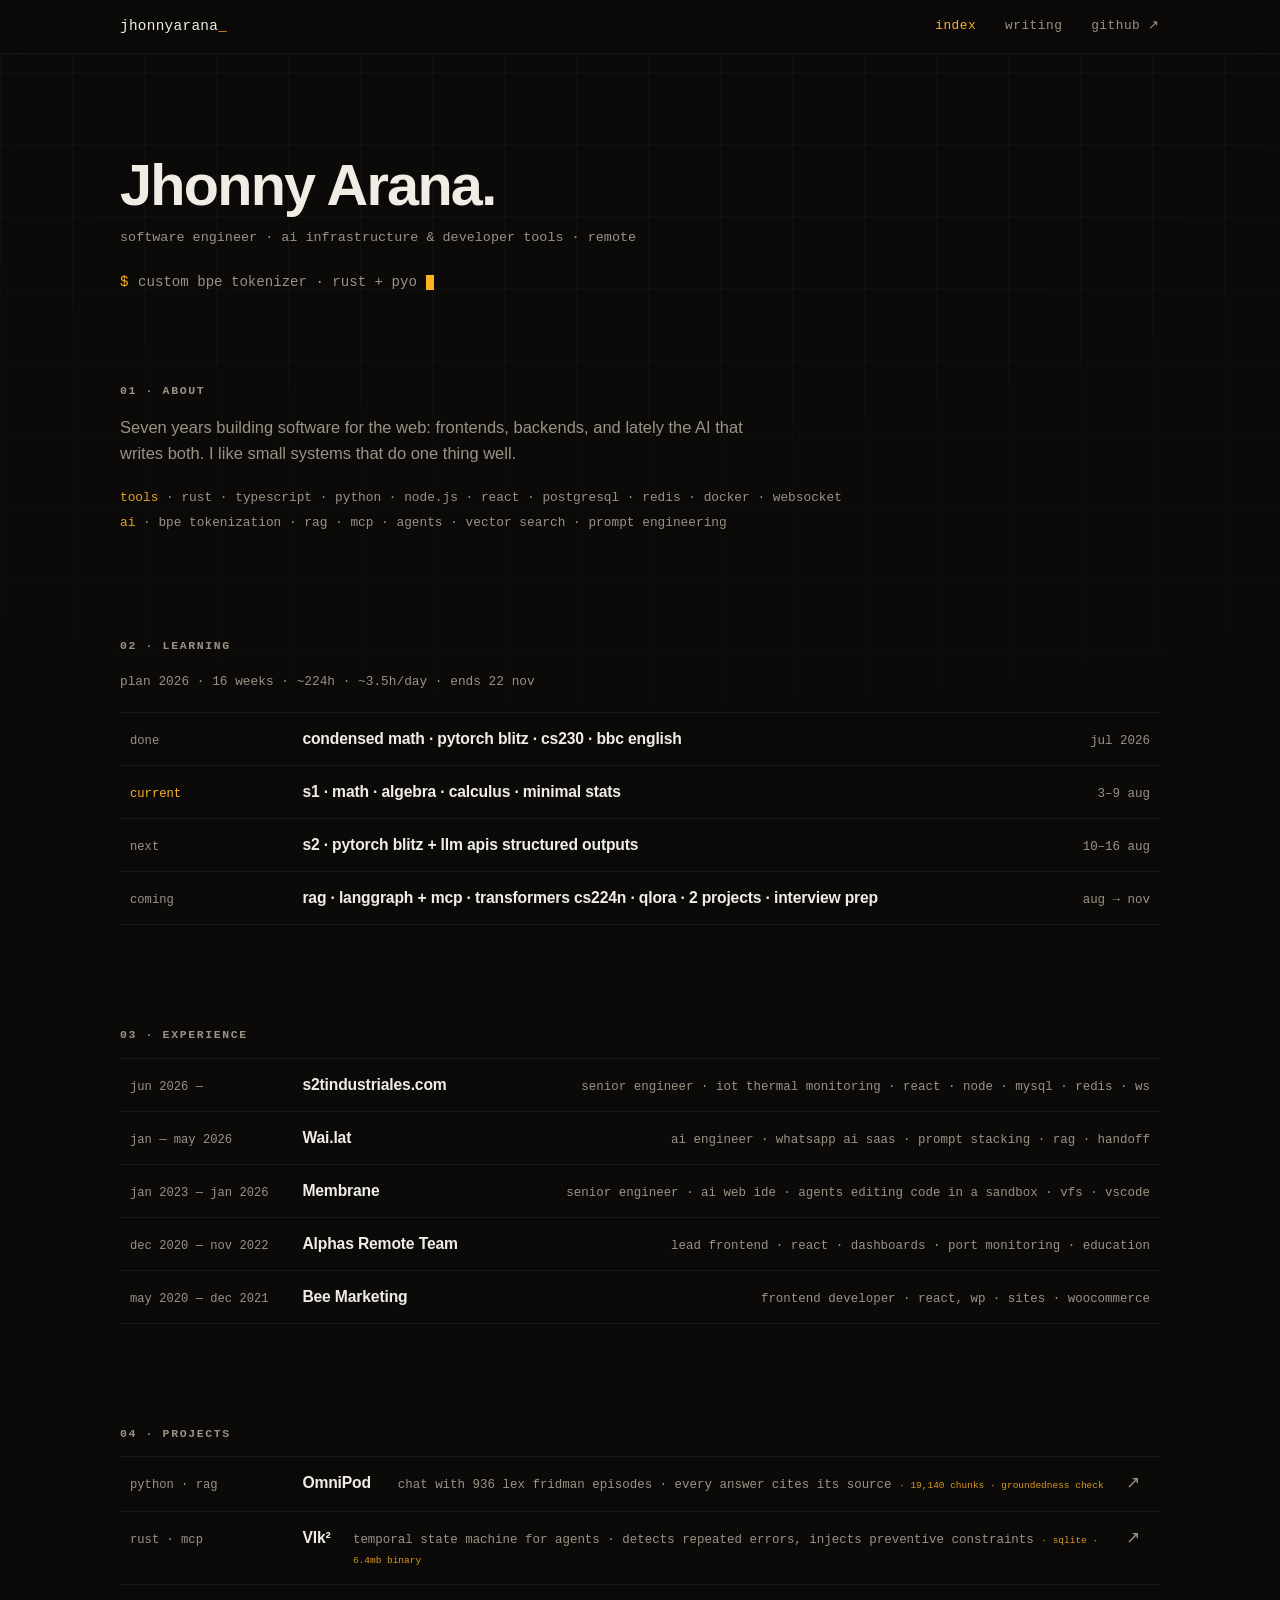
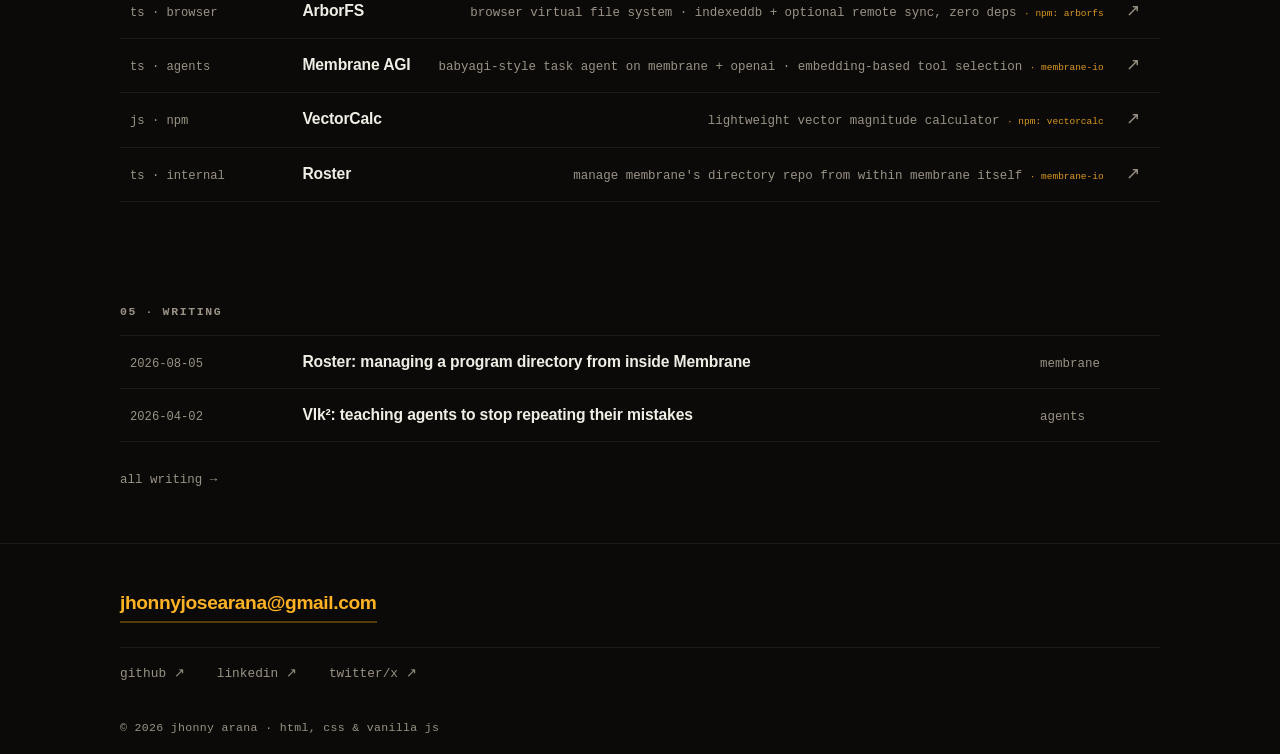
==== index.html @ 9f211d36 "prod" ====
<!doctype html>
<html lang="en" class="no-js">
  <head>
    <meta charset="utf-8">
    <meta name="viewport" content="width=device-width, initial-scale=1">
    <title>jhonny arana — software engineer</title>
    <meta name="description" content="Jhonny Arana — software engineer working on AI infrastructure and developer tools. Rust, TypeScript, Python, LLMs.">
    <link rel="icon" href="data:image/svg+xml,%3Csvg xmlns='http://www.w3.org/2000/svg' viewBox='0 0 32 32'%3E%3Crect width='32' height='32' rx='6' fill='%230b0a08'/%3E%3Crect x='8' y='8' width='16' height='16' fill='%23ffb224'/%3E%3C/svg%3E">
    <link rel="stylesheet" href="css/style.css">
  </head>
  <body>
    <header class="site-head">
      <div class="wrap nav">
        <a class="logo" href="index.html">jhonnyarana</a>
        <nav class="nav-links" aria-label="primary">
          <a href="index.html" aria-current="page">index</a>
          <a href="blog.html">writing</a>
          <a href="https://github.com/aranajhonny" target="_blank" rel="noopener">github ↗</a>
        </nav>
      </div>
    </header>

    <main>
      <section class="hero wrap">
        <h1 class="hero-title reveal">Jhonny Arana.</h1>
        <p class="hero-role mono reveal" style="--d:.05s">software engineer · ai infrastructure &amp; developer tools · remote</p>
        <p class="hero-type mono reveal" style="--d:.1s">
          <span class="ps">$</span><span id="type"></span><span class="cursor" aria-hidden="true"></span>
        </p>
      </section>

      <section class="wrap sec" id="about">
        <h2 class="eyebrow reveal" style="margin-bottom:16px">01 · about</h2>
        <p class="about-line reveal">Seven years building software for the web: frontends, backends, and lately the AI that writes both. I like small systems that do one thing well.</p>
        <div class="skill-lines mono reveal" style="--d:.05s">
          <p><span class="accent">tools</span> · rust · typescript · python · node.js · react · postgresql · redis · docker · websocket</p>
          <p><span class="accent">ai</span> · bpe tokenization · rag · mcp · agents · vector search · prompt engineering</p>
        </div>
      </section>

      <section class="wrap sec" id="learning">
        <h2 class="eyebrow reveal" style="margin-bottom:16px">02 · learning</h2>
        <p class="skill-lines mono reveal" style="margin-bottom:18px">plan 2026 · 16 weeks · ~224h · ~3.5h/day · ends 22 nov</p>
        <div class="rows reveal">
          <div class="row info">
            <span class="when mono">done</span>
            <span class="what">condensed math · pytorch blitz · cs230 · bbc english</span>
            <span class="extra mono">jul 2026</span>
          </div>
          <div class="row info cur">
            <span class="when mono">current</span>
            <span class="what">s1 · math · algebra · calculus · minimal stats</span>
            <span class="extra mono">3–9 aug</span>
          </div>
          <div class="row info">
            <span class="when mono">next</span>
            <span class="what">s2 · pytorch blitz + llm apis structured outputs</span>
            <span class="extra mono">10–16 aug</span>
          </div>
          <div class="row info">
            <span class="when mono">coming</span>
            <span class="what">rag · langgraph + mcp · transformers cs224n · qlora · 2 projects · interview prep</span>
            <span class="extra mono">aug → nov</span>
          </div>
        </div>
      </section>

      <section class="wrap sec" id="experience">
        <h2 class="eyebrow reveal" style="margin-bottom:16px">03 · experience</h2>
        <div class="rows reveal">
          <div class="row info">
            <span class="when mono">jun 2026 —</span>
            <span class="what">s2tindustriales.com</span>
            <span class="extra mono">senior engineer · iot thermal monitoring · react · node · mysql · redis · ws</span>
          </div>
          <div class="row info">
            <span class="when mono">jan — may 2026</span>
            <span class="what">Wai.lat</span>
            <span class="extra mono">ai engineer · whatsapp ai saas · prompt stacking · rag · handoff</span>
          </div>
          <div class="row info">
            <span class="when mono">jan 2023 — jan 2026</span>
            <span class="what">Membrane</span>
            <span class="extra mono">senior engineer · ai web ide · agents editing code in a sandbox · vfs · vscode</span>
          </div>
          <div class="row info">
            <span class="when mono">dec 2020 — nov 2022</span>
            <span class="what">Alphas Remote Team</span>
            <span class="extra mono">lead frontend · react · dashboards · port monitoring · education</span>
          </div>
          <div class="row info">
            <span class="when mono">may 2020 — dec 2021</span>
            <span class="what">Bee Marketing</span>
            <span class="extra mono">frontend developer · react, wp · sites · woocommerce</span>
          </div>
        </div>
      </section>

      <section class="wrap sec" id="projects">
        <h2 class="eyebrow reveal" style="margin-bottom:16px">04 · projects</h2>
        <div class="rows reveal">
          <a class="row" href="https://github.com/aranajhonny/omnipod" target="_blank" rel="noopener">
            <span class="when mono">python · rag</span>
            <span class="what">OmniPod</span>
            <span class="extra mono">chat with 936 lex fridman episodes · every answer cites its source <span class="tags">· 19,140 chunks · groundedness check</span></span>
            <span class="arrow">↗</span>
          </a>
          <a class="row" href="https://github.com/aranajhonny/vlk" target="_blank" rel="noopener">
            <span class="when mono">rust · mcp</span>
            <span class="what">Vlk²</span>
            <span class="extra mono">temporal state machine for agents · detects repeated errors, injects preventive constraints <span class="tags">· sqlite · 6.4mb binary</span></span>
            <span class="arrow">↗</span>
          </a>
          <a class="row" href="https://github.com/aranajhonny/ArborFS" target="_blank" rel="noopener">
            <span class="when mono">ts · browser</span>
            <span class="what">ArborFS</span>
            <span class="extra mono">browser virtual file system · indexeddb + optional remote sync, zero deps <span class="tags">· npm: arborfs</span></span>
            <span class="arrow">↗</span>
          </a>
          <a class="row" href="https://github.com/membrane-io/membrane-agi" target="_blank" rel="noopener">
            <span class="when mono">ts · agents</span>
            <span class="what">Membrane AGI</span>
            <span class="extra mono">babyagi-style task agent on membrane + openai · embedding-based tool selection <span class="tags">· membrane-io</span></span>
            <span class="arrow">↗</span>
          </a>
          <a class="row" href="https://github.com/aranajhonny/VectorCalc" target="_blank" rel="noopener">
            <span class="when mono">js · npm</span>
            <span class="what">VectorCalc</span>
            <span class="extra mono">lightweight vector magnitude calculator <span class="tags">· npm: vectorcalc</span></span>
            <span class="arrow">↗</span>
          </a>
          <a class="row" href="https://github.com/membrane-io/roster" target="_blank" rel="noopener">
            <span class="when mono">ts · internal</span>
            <span class="what">Roster</span>
            <span class="extra mono">manage membrane's directory repo from within membrane itself <span class="tags">· membrane-io</span></span>
            <span class="arrow">↗</span>
          </a>
        </div>
      </section>

      <section class="wrap sec" id="writing">
        <h2 class="eyebrow reveal" style="margin-bottom:16px">05 · writing</h2>
        <div class="rows reveal">
          <a class="row write" href="writing/roster.html">
            <span class="when mono">2026-08-05</span>
            <span class="what">Roster: managing a program directory from inside Membrane</span>
            <span class="extra mono">membrane</span>
          </a>
          <a class="row write" href="writing/vlk-temporal-memory.html">
            <span class="when mono">2026-04-02</span>
            <span class="what">Vlk²: teaching agents to stop repeating their mistakes</span>
            <span class="extra mono">agents</span>
          </a>
        </div>
        <p class="more reveal"><a href="blog.html">all writing →</a></p>
      </section>
    </main>

    <footer class="site-foot">
      <div class="wrap">
        <div class="reveal">
          <a class="foot-mail" href="mailto:jhonnyjosearana@gmail.com">jhonnyjosearana@gmail.com</a>
        </div>
        <div class="foot-links mono reveal">
          <a href="https://github.com/aranajhonny" target="_blank" rel="noopener">github ↗</a>
          <a href="https://www.linkedin.com/in/aranajhonny" target="_blank" rel="noopener">linkedin ↗</a>
          <a href="https://twitter.com/aranajhonny" target="_blank" rel="noopener">twitter/x ↗</a>
        </div>
        <p class="small-print mono">© <span id="year"></span> jhonny arana · html, css &amp; vanilla js</p>
      </div>
    </footer>

    <script src="js/main.js"></script>
  </body>
</html>
---- css/style.css ----
/* ============================================================
   jhonny arana — hand-written css, no frameworks
   ============================================================ */

:root {
  --bg: #0b0a08;
  --surface: #12100b;
  --surface-2: #1a1710;
  --line: #26221a;
  --line-soft: rgba(255, 255, 255, 0.07);
  --text: #efede4;
  --muted: #9a9385;
  --accent: #ffb224;
  --sans: -apple-system, BlinkMacSystemFont, "Segoe UI", Inter, Roboto,
    "Helvetica Neue", Arial, sans-serif;
  --mono: ui-monospace, "SF Mono", "JetBrains Mono", "Fira Code", Menlo,
    Consolas, monospace;
  --wrap: min(1040px, calc(100% - 3rem));
  --measure: min(72ch, 100%);
}

/* ---------- reset ---------- */

*,
*::before,
*::after {
  box-sizing: border-box;
  margin: 0;
  padding: 0;
}

html {
  scroll-behavior: smooth;
  scroll-padding-top: 80px;
}

body {
  background: var(--bg);
  color: var(--text);
  font-family: var(--sans);
  font-size: 16.5px;
  line-height: 1.6;
  -webkit-font-smoothing: antialiased;
  text-rendering: optimizeLegibility;
}

img {
  max-width: 100%;
  display: block;
}

a {
  color: inherit;
  text-decoration: none;
}

button {
  font: inherit;
  color: inherit;
  background: none;
  border: 0;
  cursor: pointer;
}

::selection {
  background: var(--accent);
  color: var(--bg);
}

:focus-visible {
  outline: 2px solid var(--accent);
  outline-offset: 3px;
  border-radius: 2px;
}

/* ---------- background grid ---------- */

body::before {
  content: "";
  position: fixed;
  inset: 0;
  z-index: 0;
  pointer-events: none;
  background-image: linear-gradient(
      to right,
      rgba(255, 255, 255, 0.028) 1px,
      transparent 1px
    ),
    linear-gradient(to bottom, rgba(255, 255, 255, 0.028) 1px, transparent 1px);
  background-size: 72px 72px;
  -webkit-mask-image: radial-gradient(ellipse 120% 90% at 50% 0%, black 40%, transparent 100%);
  mask-image: radial-gradient(ellipse 120% 90% at 50% 0%, black 40%, transparent 100%);
}

main,
header,
footer {
  position: relative;
  z-index: 1;
}

/* ---------- typography helpers ---------- */

.mono {
  font-family: var(--mono);
}

.accent {
  color: var(--accent);
}

.eyebrow {
  font-family: var(--mono);
  font-size: 0.72rem;
  letter-spacing: 0.14em;
  text-transform: uppercase;
  color: var(--muted);
}

h1,
h2,
h3 {
  line-height: 1.1;
  letter-spacing: -0.03em;
  font-weight: 700;
}

/* ---------- layout ---------- */

.wrap {
  width: var(--wrap);
  margin-inline: auto;
}

.sec {
  padding-block: 52px;
}

/* ---------- nav ---------- */

.site-head {
  position: sticky;
  top: 0;
  z-index: 10;
  background: rgba(11, 10, 8, 0.78);
  -webkit-backdrop-filter: blur(14px);
  backdrop-filter: blur(14px);
  border-bottom: 1px solid var(--line-soft);
}

.nav {
  display: flex;
  align-items: center;
  justify-content: space-between;
  padding-block: 15px;
}

.logo {
  font-family: var(--mono);
  font-size: 0.9rem;
  letter-spacing: 0.02em;
}

.logo::after {
  content: "_";
  color: var(--accent);
}

.nav-links {
  display: flex;
  gap: 1.8rem;
  align-items: center;
}

.nav-links a {
  font-family: var(--mono);
  font-size: 0.8rem;
  letter-spacing: 0.04em;
  color: var(--muted);
  transition: color 0.18s ease;
}

.nav-links a:hover {
  color: var(--text);
}

.nav-links a[aria-current="page"] {
  color: var(--accent);
}

/* ---------- hero (condensed) ---------- */

.hero {
  padding-top: clamp(64px, 9vw, 100px);
  padding-bottom: 40px;
}

.hero-title {
  font-size: clamp(2.2rem, 5.4vw, 3.6rem);
  margin-bottom: 10px;
}

.hero-role {
  font-size: 0.84rem;
  color: var(--muted);
  margin-bottom: 22px;
}

.hero-type {
  display: flex;
  align-items: center;
  gap: 0.6rem;
  font-size: 0.88rem;
  color: var(--muted);
  min-height: 1.6em;
}

.hero-type .ps {
  color: var(--accent);
}

.cursor {
  display: inline-block;
  width: 0.55em;
  height: 1.05em;
  background: var(--accent);
  animation: blink 1.1s steps(2, start) infinite;
}

@keyframes blink {
  50% {
    opacity: 0;
  }
}

/* ---------- about (one-liners) ---------- */

.about-line {
  color: var(--muted);
  max-width: 68ch;
  margin-bottom: 18px;
}

.skill-lines {
  font-size: 0.8rem;
  line-height: 2;
  color: var(--muted);
}

.skill-lines .accent {
  opacity: 0.9;
}

/* ---------- rows (experience / projects / writing) ---------- */

.rows {
  border-top: 1px solid var(--line-soft);
}

.row {
  display: grid;
  grid-template-columns: 150px 1fr auto 24px;
  gap: 1.4rem;
  align-items: baseline;
  padding: 13px 10px;
  border-bottom: 1px solid var(--line-soft);
  transition: background 0.18s ease;
}

.row:hover {
  background: var(--surface);
}

.row .when {
  font-size: 0.76rem;
  color: var(--muted);
}

.row .what {
  font-size: 0.98rem;
  font-weight: 600;
  letter-spacing: -0.01em;
  transition: color 0.18s ease;
}

a.row:hover .what {
  color: var(--accent);
}

.row .who,
.row .extra {
  font-size: 0.78rem;
  color: var(--muted);
}

.row .tags {
  font-size: 0.76em;
  color: var(--accent);
  opacity: 0.85;
}

.row .arrow {
  font-family: var(--mono);
  color: var(--muted);
  transition: color 0.18s ease, transform 0.18s ease;
}

a.row:hover .arrow {
  color: var(--accent);
  transform: translateX(2px);
}

/* writing rows: no arrow column needed */
.row.write {
  grid-template-columns: 150px 1fr 110px;
}

/* info rows: no arrow column */
.row.info {
  grid-template-columns: 150px 1fr auto;
}

/* current learning row */
.row.cur .when {
  color: var(--accent);
}

/* ---------- more link ---------- */

.more {
  margin-top: 22px;
}

.more a {
  font-family: var(--mono);
  font-size: 0.78rem;
  color: var(--muted);
  transition: color 0.18s ease;
}

.more a:hover {
  color: var(--accent);
}

/* ---------- buttons (404) ---------- */

.btn {
  display: inline-block;
  font-family: var(--mono);
  font-size: 0.8rem;
  letter-spacing: 0.06em;
  border: 1px solid var(--line);
  border-radius: 8px;
  padding: 0.7rem 1.2rem;
  color: var(--text);
  transition: background 0.18s ease, color 0.18s ease, border-color 0.18s ease;
}

.btn:hover {
  background: var(--accent);
  border-color: var(--accent);
  color: var(--bg);
}

.btn-ghost {
  color: var(--muted);
}

.btn-ghost:hover {
  color: var(--bg);
}

/* ---------- post page ---------- */

.post {
  padding-block: 64px;
}

.back {
  display: inline-block;
  font-size: 0.78rem;
  color: var(--muted);
  margin-bottom: 48px;
  transition: color 0.18s ease;
}

.back:hover {
  color: var(--accent);
}

.post-head {
  margin-bottom: 44px;
  max-width: var(--measure);
}

.post-meta {
  font-size: 0.76rem;
  color: var(--muted);
  margin-bottom: 16px;
}

.post-meta .dot-sep {
  color: var(--accent);
}

.post-head h1 {
  font-size: clamp(1.9rem, 4.4vw, 2.9rem);
  margin-bottom: 16px;
}

.post-head .lead {
  color: var(--muted);
  font-size: 1.06rem;
}

.post-body {
  max-width: var(--measure);
}

.post-body h2 {
  font-size: 1.45rem;
  margin: 2.4em 0 0.8em;
}

.post-body h3 {
  font-size: 1.1rem;
  margin: 1.9em 0 0.6em;
}

.post-body p {
  margin-bottom: 1.2em;
  color: var(--text);
}

.post-body ul,
.post-body ol {
  margin: 0 0 1.3em 1.3em;
  color: var(--text);
}

.post-body li + li {
  margin-top: 0.4em;
}

.post-body li::marker {
  color: var(--accent);
}

.post-body strong {
  color: var(--text);
}

.post-body a {
  color: var(--accent);
  text-decoration: underline;
  text-decoration-color: rgba(255, 178, 36, 0.35);
  text-underline-offset: 3px;
  transition: text-decoration-color 0.18s ease;
}

.post-body a:hover {
  text-decoration-color: var(--accent);
}

.post-body blockquote {
  border-left: 3px solid var(--accent);
  padding: 0.2rem 0 0.2rem 1.3rem;
  color: var(--muted);
  font-style: italic;
  margin: 1.6em 0;
}

.post-body hr {
  border: 0;
  border-top: 1px solid var(--line);
  margin: 2.4em 0;
}

.post-body code {
  font-family: var(--mono);
  font-size: 0.84em;
  background: var(--surface-2);
  border: 1px solid var(--line);
  border-radius: 5px;
  padding: 0.12em 0.42em;
}

.post-body pre {
  font-family: var(--mono);
  font-size: 0.84rem;
  line-height: 1.6;
  background: var(--surface);
  border: 1px solid var(--line);
  border-radius: 10px;
  padding: 20px 22px;
  overflow-x: auto;
  margin: 1.6em 0;
}

.post-body pre code {
  background: none;
  border: 0;
  padding: 0;
  font-size: inherit;
}

.post-body table {
  width: 100%;
  border-collapse: collapse;
  font-size: 0.92rem;
  margin: 1.6em 0;
}

.post-body th,
.post-body td {
  text-align: left;
  padding: 10px 14px;
  border-bottom: 1px solid var(--line);
}

.post-body th {
  font-family: var(--mono);
  font-size: 0.72rem;
  text-transform: uppercase;
  letter-spacing: 0.1em;
  color: var(--muted);
}

.post-nav {
  display: flex;
  justify-content: space-between;
  gap: 1rem;
  margin-top: 64px;
  padding-top: 22px;
  border-top: 1px solid var(--line-soft);
  font-size: 0.78rem;
  max-width: var(--measure);
}

.post-nav a {
  color: var(--muted);
  transition: color 0.18s ease;
}

.post-nav a:hover {
  color: var(--accent);
}

.post-nav .gap {
  flex: 1;
}

/* ---------- footer ---------- */

.site-foot {
  border-top: 1px solid var(--line-soft);
  padding-block: 44px 34px;
}

.foot-mail {
  display: inline-block;
  font-size: 1.2rem;
  font-weight: 700;
  letter-spacing: -0.02em;
  color: var(--accent);
  border-bottom: 2px solid rgba(255, 178, 36, 0.3);
  padding-bottom: 3px;
  margin-bottom: 24px;
  transition: border-color 0.2s ease;
}

.foot-mail:hover {
  border-color: var(--accent);
}

.foot-links {
  display: flex;
  flex-wrap: wrap;
  gap: 2rem;
  align-items: center;
  padding-block: 16px;
  border-top: 1px solid var(--line-soft);
  font-size: 0.8rem;
}

.foot-links a {
  color: var(--muted);
  transition: color 0.18s ease;
}

.foot-links a:hover {
  color: var(--accent);
}

.small-print {
  margin-top: 18px;
  font-size: 0.72rem;
  color: var(--muted);
  letter-spacing: 0.03em;
}

/* ---------- reveal ---------- */

.js .reveal {
  opacity: 0;
  transform: translateY(12px);
  transition: opacity 0.5s ease, transform 0.5s ease;
  transition-delay: var(--d, 0s);
}

.js .reveal.in {
  opacity: 1;
  transform: none;
}

/* ---------- responsive ---------- */

@media (max-width: 860px) {
  .sec {
    padding-block: 40px;
  }

  .row,
  .row.write {
    grid-template-columns: 1fr auto;
    gap: 0.3rem 1rem;
    padding: 14px 8px;
  }

  .row .what {
    grid-column: 1;
    grid-row: 2;
  }

  .row .who,
  .row .extra {
    grid-column: 1;
    grid-row: 3;
  }

  .row .arrow {
    grid-column: 2;
    grid-row: 1;
  }
}

@media (max-width: 520px) {
  body {
    font-size: 16px;
  }

  .nav-links {
    gap: 1.1rem;
  }

  .post-nav {
    flex-direction: column;
  }
}

@media (prefers-reduced-motion: reduce) {
  html {
    scroll-behavior: auto;
  }

  *,
  *::before,
  *::after {
    animation: none !important;
    transition: none !important;
  }

  .js .reveal {
    opacity: 1;
    transform: none;
  }
}
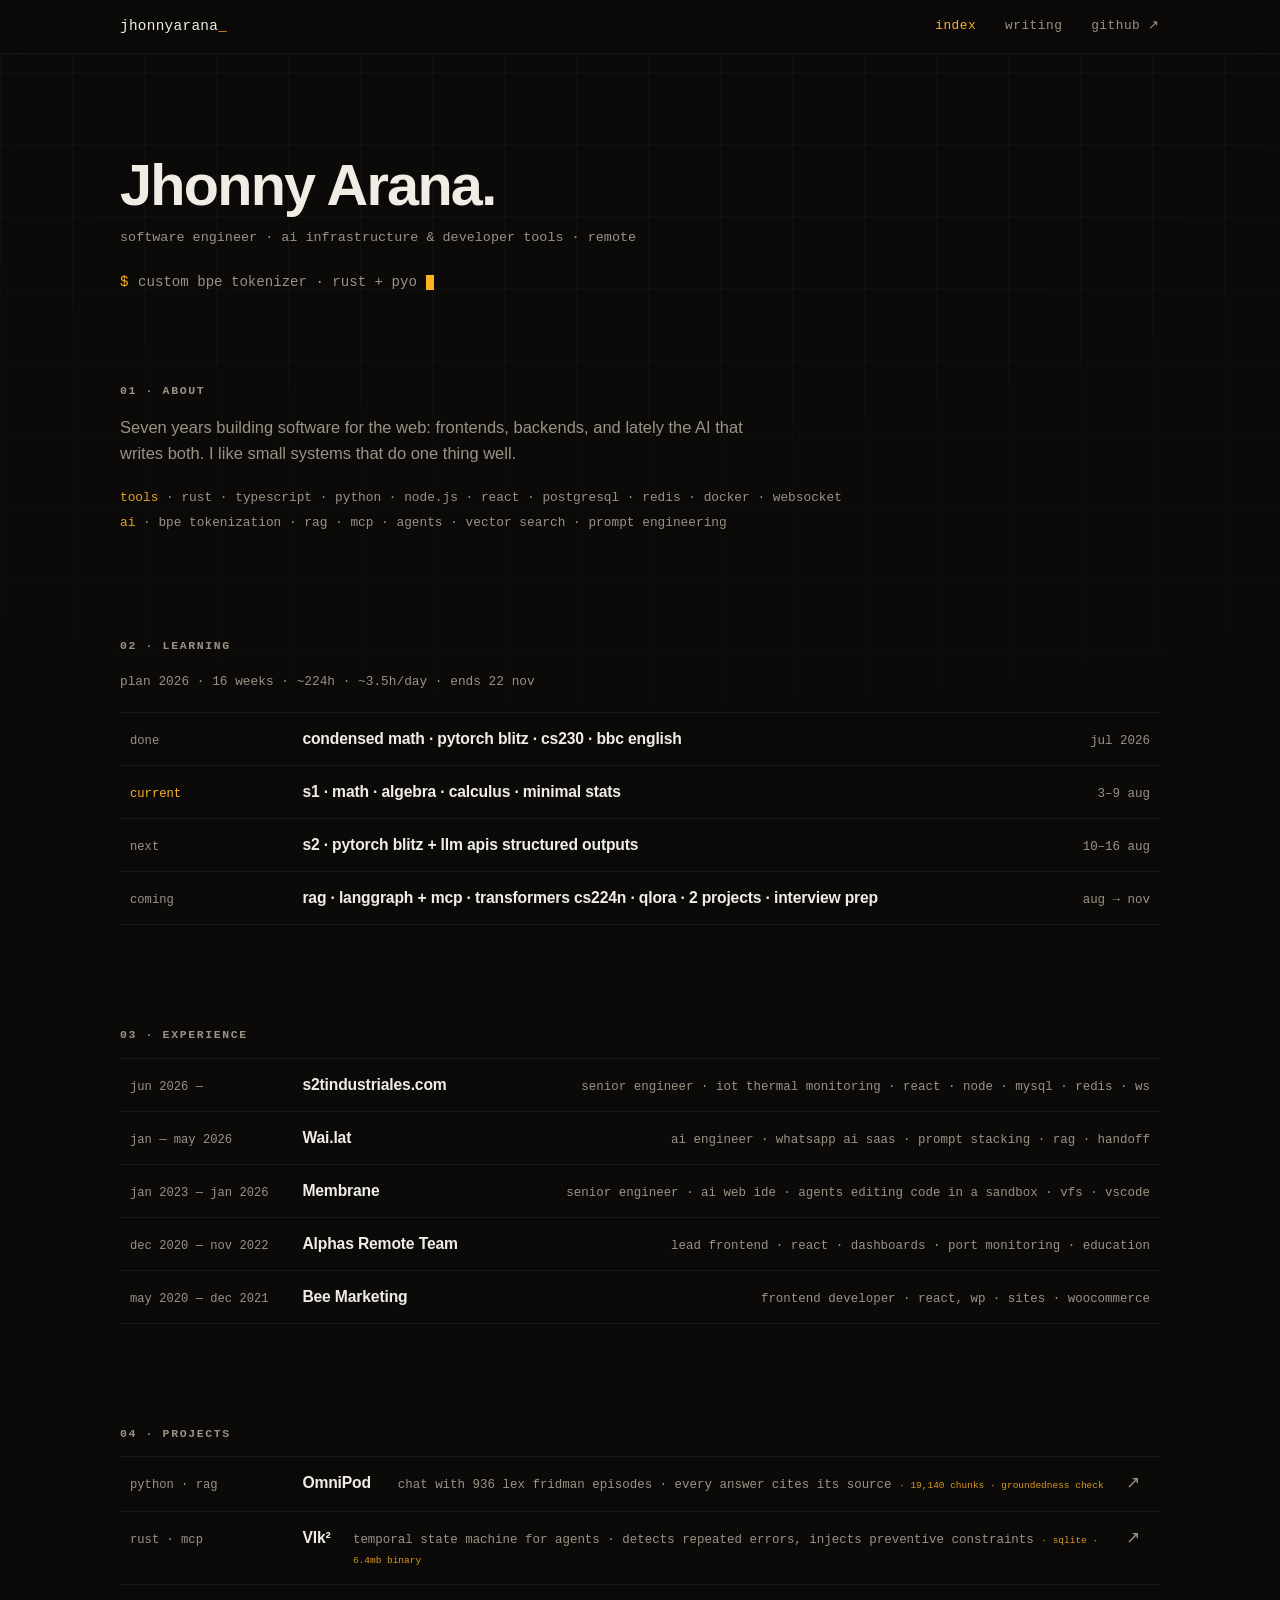
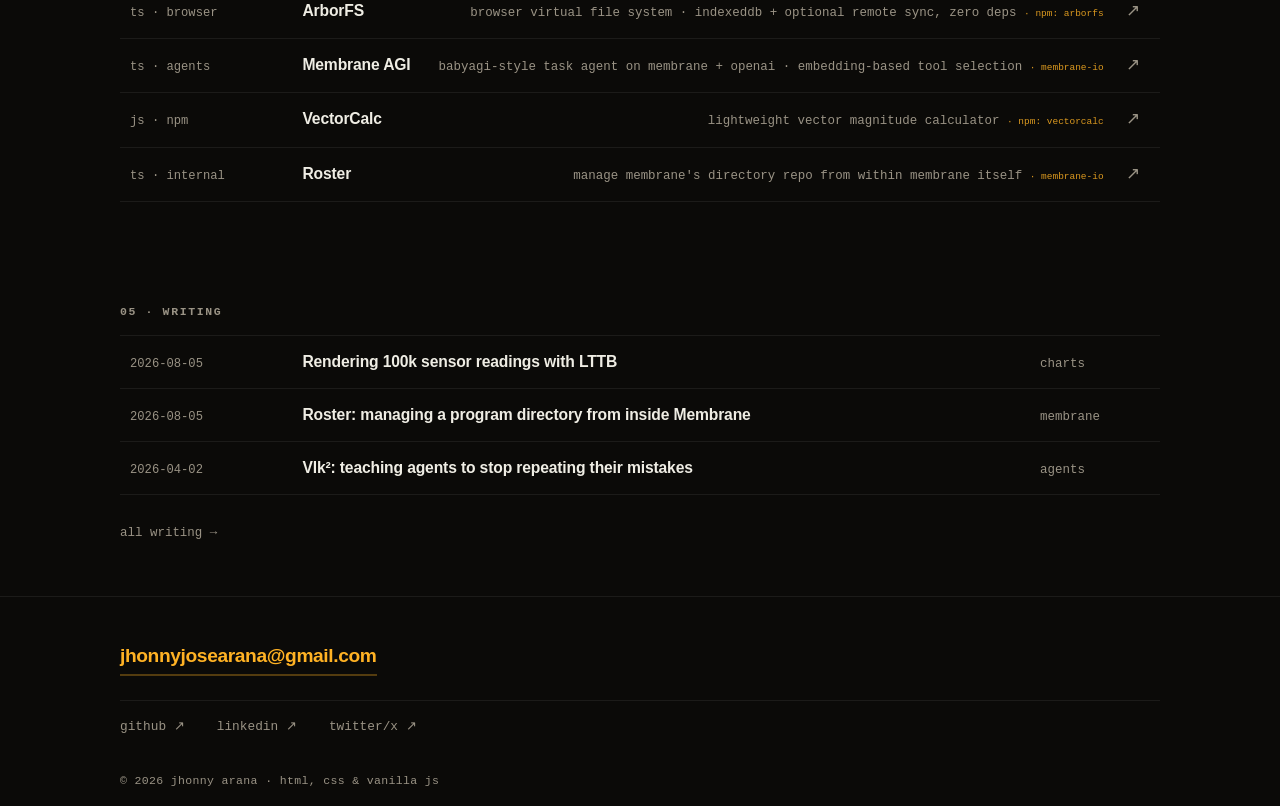
==== commit f0acb31b: "prod" ====
--- a/index.html
+++ b/index.html
@@ -141,6 +141,11 @@
       <section class="wrap sec" id="writing">
         <h2 class="eyebrow reveal" style="margin-bottom:16px">05 · writing</h2>
         <div class="rows reveal">
+          <a class="row write" href="writing/sensor-chart-lttb.html">
+            <span class="when mono">2026-08-05</span>
+            <span class="what">Rendering 100k sensor readings with LTTB</span>
+            <span class="extra mono">charts</span>
+          </a>
           <a class="row write" href="writing/roster.html">
             <span class="when mono">2026-08-05</span>
             <span class="what">Roster: managing a program directory from inside Membrane</span>
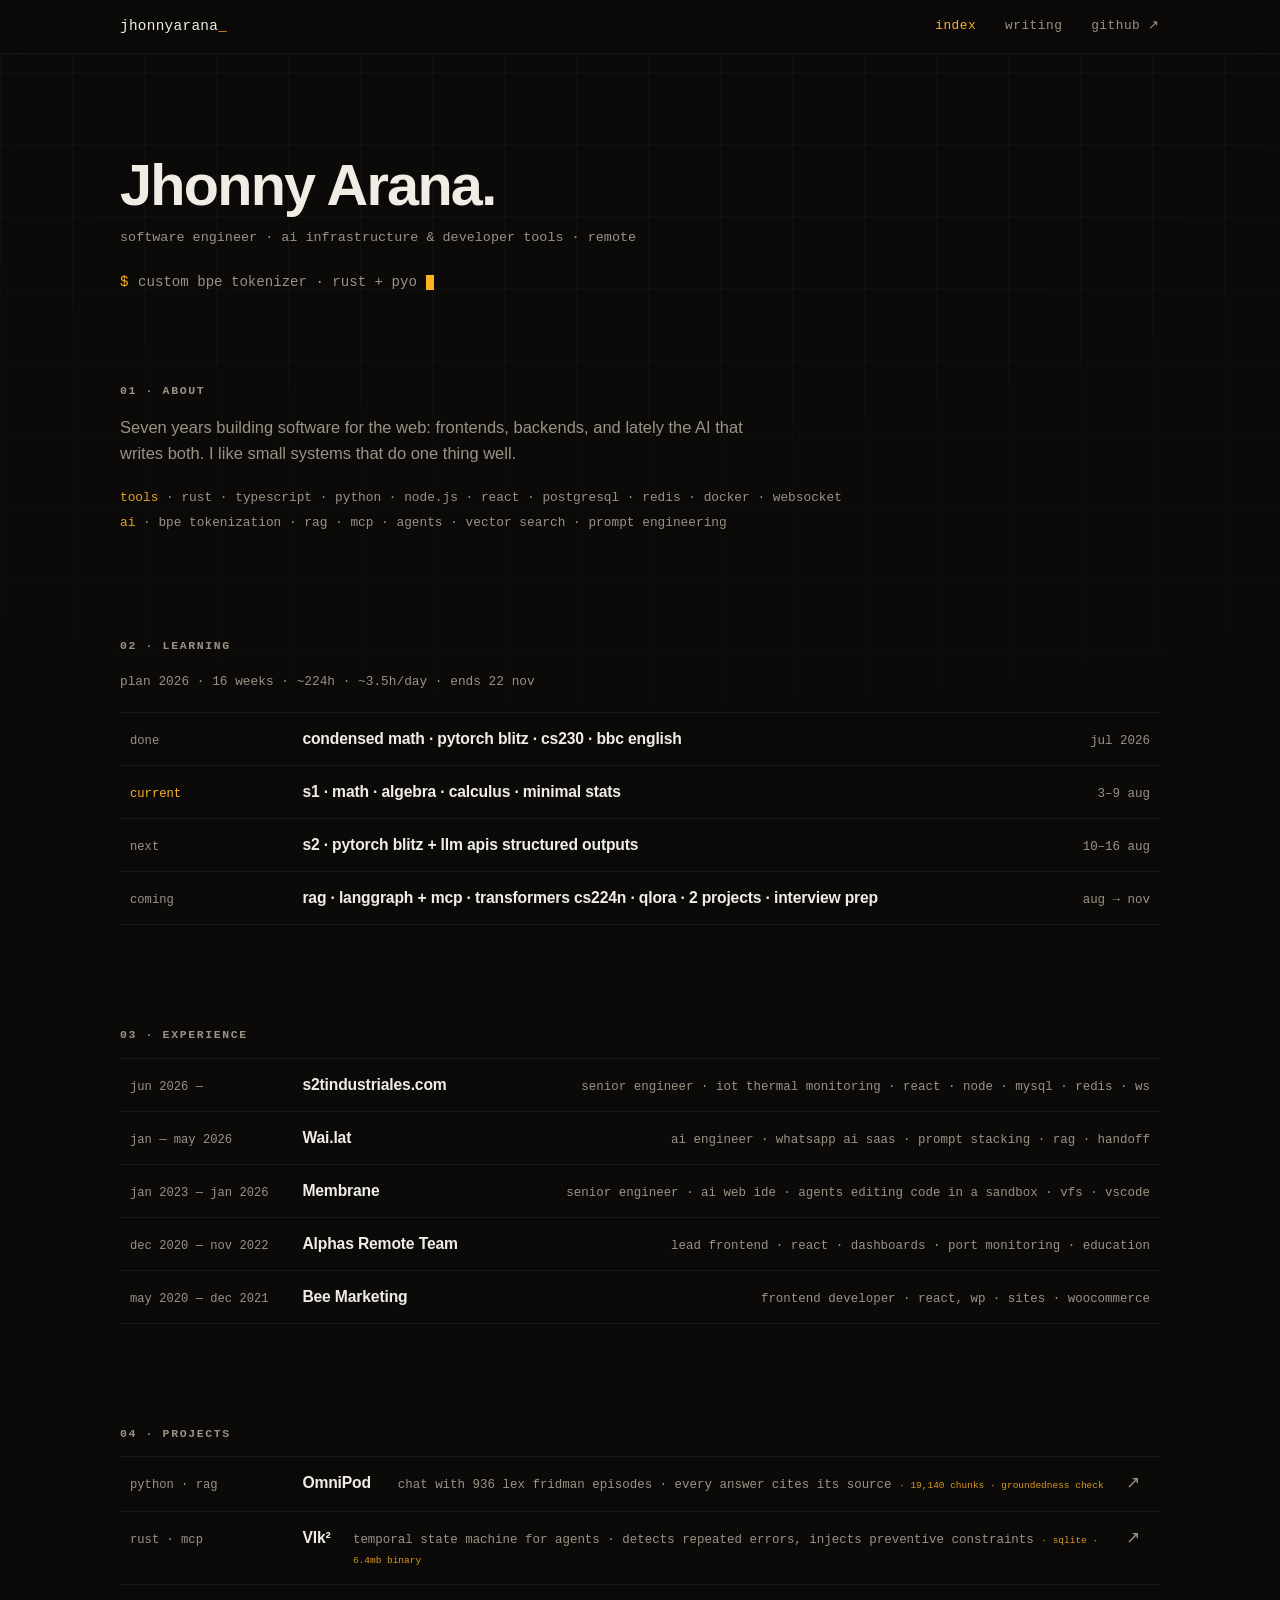
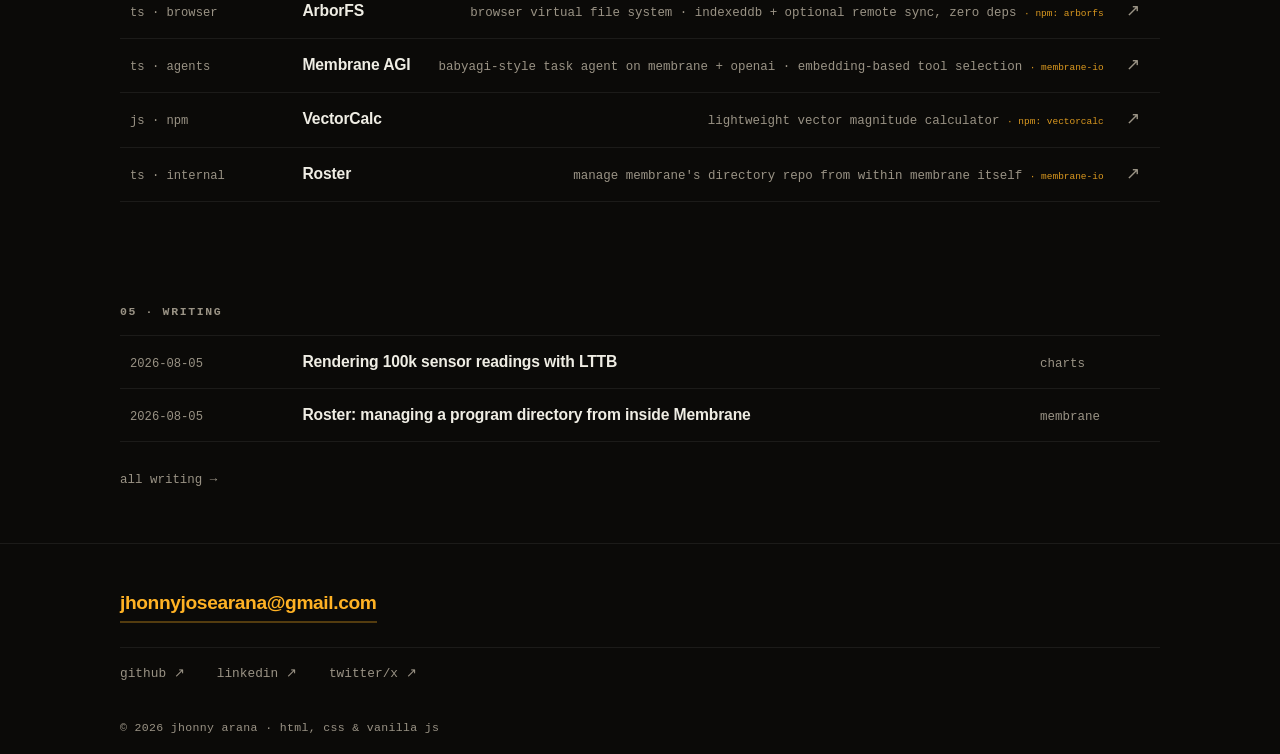
==== commit ee1b2585: "prod" ====
--- a/index.html
+++ b/index.html
@@ -151,11 +151,6 @@
             <span class="what">Roster: managing a program directory from inside Membrane</span>
             <span class="extra mono">membrane</span>
           </a>
-          <a class="row write" href="writing/vlk-temporal-memory.html">
-            <span class="when mono">2026-04-02</span>
-            <span class="what">Vlk²: teaching agents to stop repeating their mistakes</span>
-            <span class="extra mono">agents</span>
-          </a>
         </div>
         <p class="more reveal"><a href="blog.html">all writing →</a></p>
       </section>
--- a/css/style.css
+++ b/css/style.css
@@ -432,6 +432,24 @@
   color: var(--text);
 }
 
+.post-body figure {
+  margin: 2em 0;
+}
+
+.post-body figure img {
+  width: 100%;
+  border: 1px solid var(--line);
+  border-radius: 8px;
+  background: var(--bg);
+}
+
+.post-body figcaption {
+  margin-top: 0.6em;
+  color: var(--muted);
+  font-size: 0.82rem;
+  font-family: var(--mono);
+}
+
 .post-body ul,
 .post-body ol {
   margin: 0 0 1.3em 1.3em;
@@ -503,6 +521,14 @@
   padding: 0;
   font-size: inherit;
 }
+
+/* syntax highlighting tokens (js/syntax.js) */
+.post-body .tok-k { color: #ffb224; }            /* keyword */
+.post-body .tok-s { color: #8fb573; }            /* string */
+.post-body .tok-c { color: #7a7468; font-style: italic; } /* comment */
+.post-body .tok-n { color: #7fb2c9; }            /* number */
+.post-body .tok-f { color: #d08fe0; }            /* function call */
+.post-body .tok-t { color: #6ba34a; }            /* type (uppercase) */
 
 .post-body table {
   width: 100%;
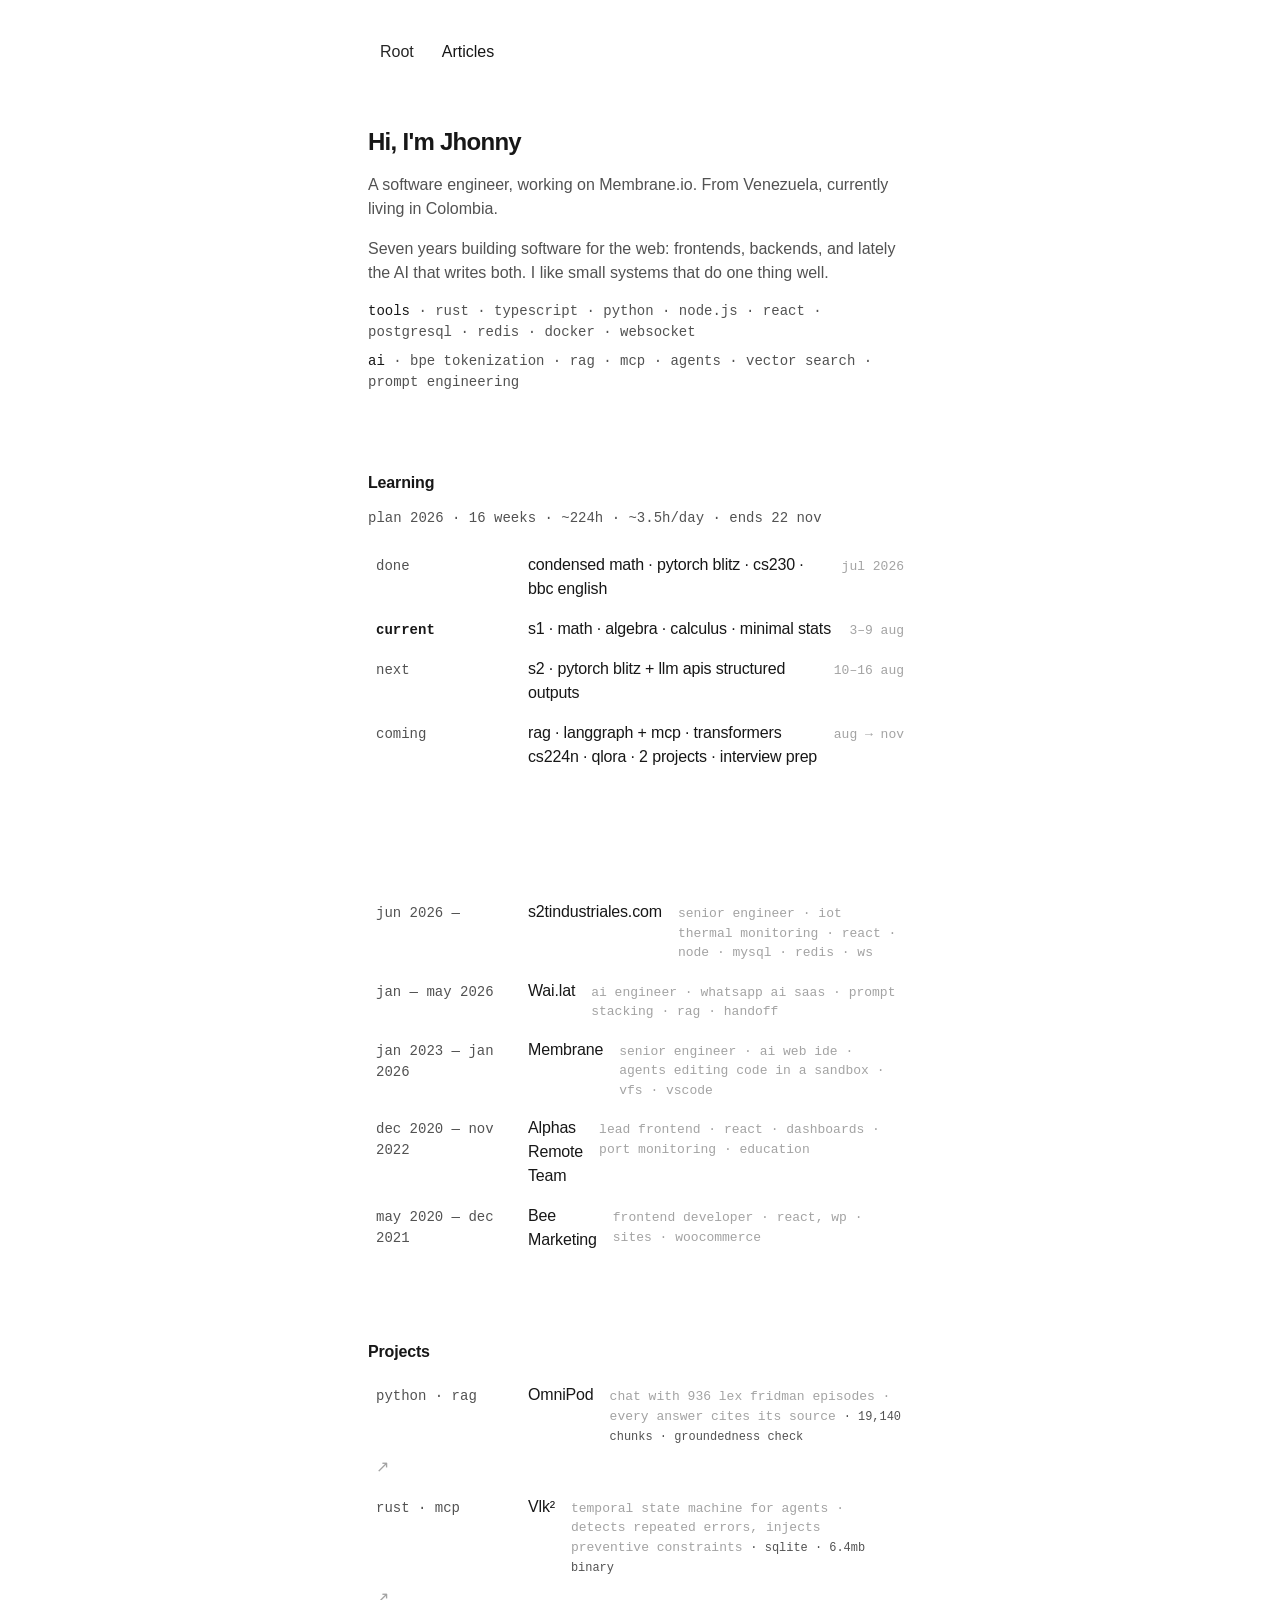
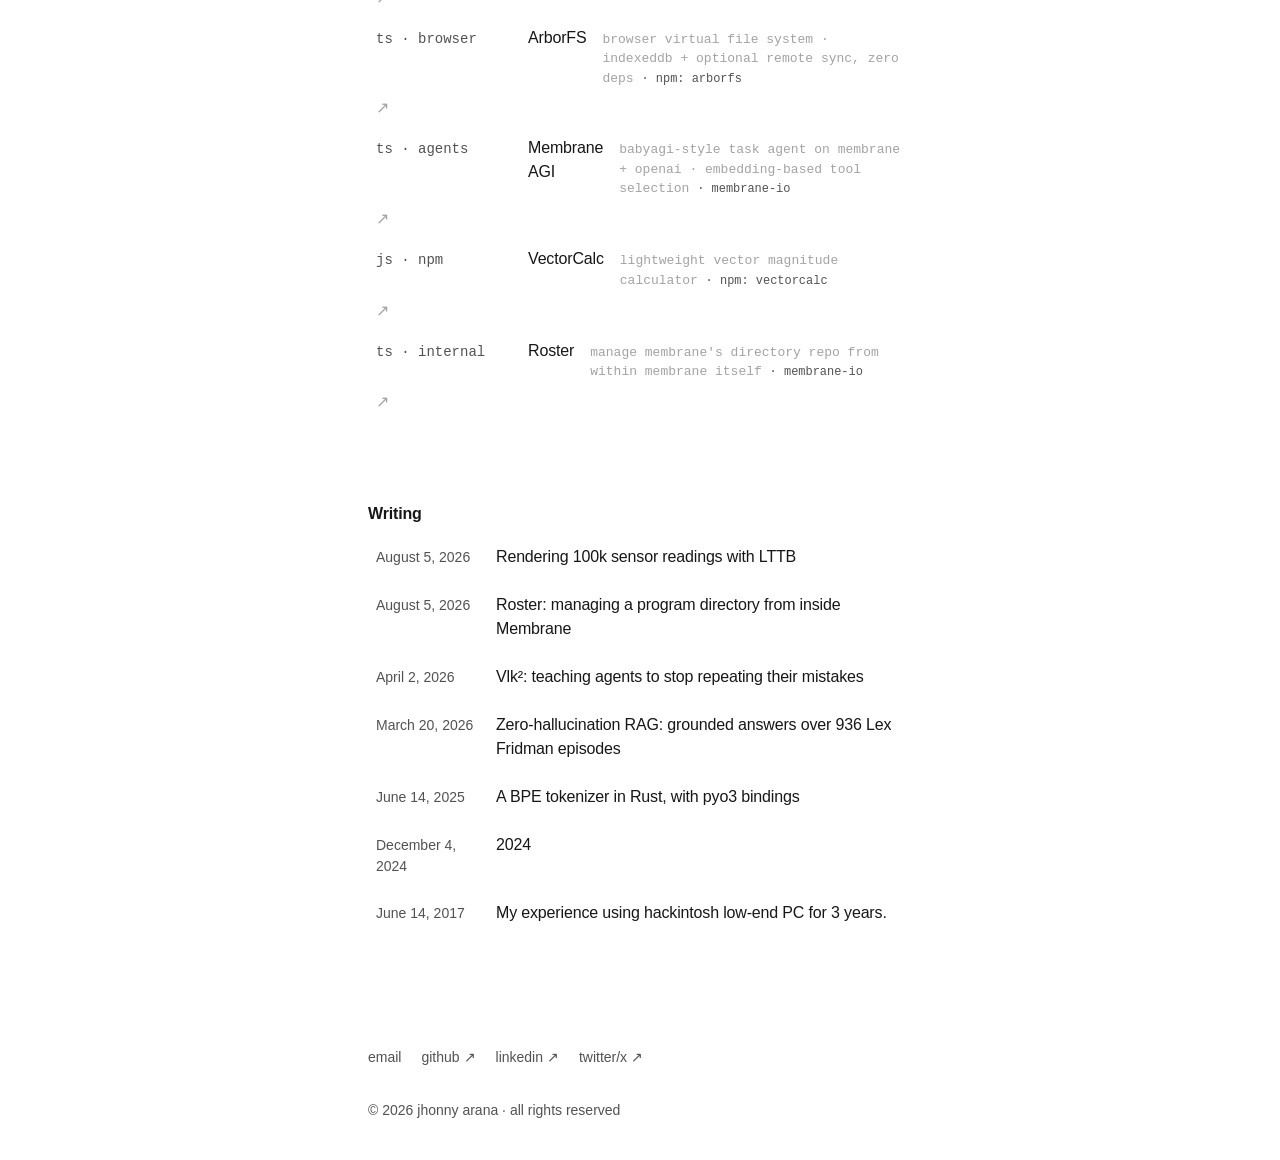
==== commit 12324249: "prod: minimal theme + 2024 & hackintosh posts" ====
--- a/index.html
+++ b/index.html
@@ -11,35 +11,24 @@
   <body>
     <header class="site-head">
       <div class="wrap nav">
-        <a class="logo" href="index.html">jhonnyarana</a>
         <nav class="nav-links" aria-label="primary">
-          <a href="index.html" aria-current="page">index</a>
-          <a href="blog.html">writing</a>
-          <a href="https://github.com/aranajhonny" target="_blank" rel="noopener">github ↗</a>
+          <a href="index.html" aria-current="page">Root</a>
+          <a href="blog.html">Articles</a>
         </nav>
       </div>
     </header>
 
     <main>
       <section class="hero wrap">
-        <h1 class="hero-title reveal">Jhonny Arana.</h1>
-        <p class="hero-role mono reveal" style="--d:.05s">software engineer · ai infrastructure &amp; developer tools · remote</p>
-        <p class="hero-type mono reveal" style="--d:.1s">
-          <span class="ps">$</span><span id="type"></span><span class="cursor" aria-hidden="true"></span>
-        </p>
-      </section>
-
-      <section class="wrap sec" id="about">
-        <h2 class="eyebrow reveal" style="margin-bottom:16px">01 · about</h2>
-        <p class="about-line reveal">Seven years building software for the web: frontends, backends, and lately the AI that writes both. I like small systems that do one thing well.</p>
-        <div class="skill-lines mono reveal" style="--d:.05s">
-          <p><span class="accent">tools</span> · rust · typescript · python · node.js · react · postgresql · redis · docker · websocket</p>
-          <p><span class="accent">ai</span> · bpe tokenization · rag · mcp · agents · vector search · prompt engineering</p>
-        </div>
+        <h1 class="hero-title reveal">Hi, I'm Jhonny</h1>
+        <p class="hero-role reveal" style="--d:.05s">A software engineer, working on Membrane.io. From Venezuela, currently living in Colombia.</p>
+        <p class="hero-sub reveal" style="--d:.1s">Seven years building software for the web: frontends, backends, and lately the AI that writes both. I like small systems that do one thing well.</p>
+        <p class="skill-lines mono reveal" style="--d:.15s"><span class="accent">tools</span> · rust · typescript · python · node.js · react · postgresql · redis · docker · websocket</p>
+        <p class="skill-lines mono reveal" style="--d:.2s"><span class="accent">ai</span> · bpe tokenization · rag · mcp · agents · vector search · prompt engineering</p>
       </section>
 
       <section class="wrap sec" id="learning">
-        <h2 class="eyebrow reveal" style="margin-bottom:16px">02 · learning</h2>
+        <h2 class="eyebrow reveal" style="margin-bottom:16px">Learning</h2>
         <p class="skill-lines mono reveal" style="margin-bottom:18px">plan 2026 · 16 weeks · ~224h · ~3.5h/day · ends 22 nov</p>
         <div class="rows reveal">
           <div class="row info">
@@ -66,7 +55,7 @@
       </section>
 
       <section class="wrap sec" id="experience">
-        <h2 class="eyebrow reveal" style="margin-bottom:16px">03 · experience</h2>
+        <h2 class="eyebrow reveal" style="margin-bottom:16px">Experience</h2>
         <div class="rows reveal">
           <div class="row info">
             <span class="when mono">jun 2026 —</span>
@@ -97,7 +86,7 @@
       </section>
 
       <section class="wrap sec" id="projects">
-        <h2 class="eyebrow reveal" style="margin-bottom:16px">04 · projects</h2>
+        <h2 class="eyebrow reveal" style="margin-bottom:16px">Projects</h2>
         <div class="rows reveal">
           <a class="row" href="https://github.com/aranajhonny/omnipod" target="_blank" rel="noopener">
             <span class="when mono">python · rag</span>
@@ -139,34 +128,49 @@
       </section>
 
       <section class="wrap sec" id="writing">
-        <h2 class="eyebrow reveal" style="margin-bottom:16px">05 · writing</h2>
+        <h2 class="eyebrow reveal" style="margin-bottom:16px">Writing</h2>
         <div class="rows reveal">
           <a class="row write" href="writing/sensor-chart-lttb.html">
-            <span class="when mono">2026-08-05</span>
+            <span class="when">August 5, 2026</span>
             <span class="what">Rendering 100k sensor readings with LTTB</span>
-            <span class="extra mono">charts</span>
           </a>
           <a class="row write" href="writing/roster.html">
-            <span class="when mono">2026-08-05</span>
+            <span class="when">August 5, 2026</span>
             <span class="what">Roster: managing a program directory from inside Membrane</span>
-            <span class="extra mono">membrane</span>
+          </a>
+          <a class="row write" href="writing/vlk-temporal-memory.html">
+            <span class="when">April 2, 2026</span>
+            <span class="what">Vlk²: teaching agents to stop repeating their mistakes</span>
+          </a>
+          <a class="row write" href="writing/zero-hallucination-rag.html">
+            <span class="when">March 20, 2026</span>
+            <span class="what">Zero-hallucination RAG: grounded answers over 936 Lex Fridman episodes</span>
+          </a>
+          <a class="row write" href="writing/bpe-tokenizer-rust.html">
+            <span class="when">June 14, 2025</span>
+            <span class="what">A BPE tokenizer in Rust, with pyo3 bindings</span>
+          </a>
+          <a class="row write" href="writing/2024.html">
+            <span class="when">December 4, 2024</span>
+            <span class="what">2024</span>
+          </a>
+          <a class="row write" href="writing/hackintosh.html">
+            <span class="when">June 14, 2017</span>
+            <span class="what">My experience using hackintosh low-end PC for 3 years.</span>
           </a>
         </div>
-        <p class="more reveal"><a href="blog.html">all writing →</a></p>
       </section>
     </main>
 
     <footer class="site-foot">
       <div class="wrap">
-        <div class="reveal">
-          <a class="foot-mail" href="mailto:jhonnyjosearana@gmail.com">jhonnyjosearana@gmail.com</a>
-        </div>
-        <div class="foot-links mono reveal">
+        <div class="foot-links">
+          <a href="mailto:jhonnyjosearana@gmail.com">email</a>
           <a href="https://github.com/aranajhonny" target="_blank" rel="noopener">github ↗</a>
           <a href="https://www.linkedin.com/in/aranajhonny" target="_blank" rel="noopener">linkedin ↗</a>
           <a href="https://twitter.com/aranajhonny" target="_blank" rel="noopener">twitter/x ↗</a>
         </div>
-        <p class="small-print mono">© <span id="year"></span> jhonny arana · html, css &amp; vanilla js</p>
+        <p class="small-print">© <span id="year"></span> jhonny arana · all rights reserved</p>
       </div>
     </footer>
 
--- a/css/style.css
+++ b/css/style.css
@@ -1,22 +1,53 @@
 /* ============================================================
-   jhonny arana — hand-written css, no frameworks
+   jhonny arana — minimal theme
+   Ported from the aranajhonny v2 design (light/dark, 36rem
+   measure, neutral palette, underline links, prose articles).
    ============================================================ */
 
 :root {
-  --bg: #0b0a08;
-  --surface: #12100b;
-  --surface-2: #1a1710;
-  --line: #26221a;
-  --line-soft: rgba(255, 255, 255, 0.07);
-  --text: #efede4;
-  --muted: #9a9385;
-  --accent: #ffb224;
+  --bg: #ffffff;
+  --text: #171717;             /* neutral-900 */
+  --text-2: #262626;           /* neutral-800 */
+  --muted: #525252;            /* neutral-600 */
+  --faint: #a3a3a3;            /* neutral-400 */
+  --line: rgba(0, 0, 0, 0.1);
+  --code-bg: #fafafa;          /* neutral-50 */
+  --code-border: #e5e5e5;      /* neutral-200 */
   --sans: -apple-system, BlinkMacSystemFont, "Segoe UI", Inter, Roboto,
     "Helvetica Neue", Arial, sans-serif;
   --mono: ui-monospace, "SF Mono", "JetBrains Mono", "Fira Code", Menlo,
     Consolas, monospace;
-  --wrap: min(1040px, calc(100% - 3rem));
-  --measure: min(72ch, 100%);
+
+  /* syntax highlighting tokens (sugar-high palette, light) */
+  --sh-class: #2d5e9d;
+  --sh-identifier: #354150;
+  --sh-sign: #8996a3;
+  --sh-string: #007f7a;
+  --sh-keyword: #e02518;
+  --sh-comment: #a19595;
+  --sh-jsxliterals: #6266d1;
+  --sh-property: #e25a1c;
+  --sh-entity: #e25a1c;
+}
+
+@media (prefers-color-scheme: dark) {
+  :root {
+    --bg: #000000;
+    --text: #f5f5f5;           /* neutral-100 */
+    --text-2: #e5e5e5;         /* neutral-200 */
+    --muted: #a3a3a3;          /* neutral-400 */
+    --faint: #737373;          /* neutral-500 */
+    --line: rgba(255, 255, 255, 0.12);
+    --code-bg: #171717;        /* neutral-900 */
+    --code-border: #171717;
+    --sh-class: #4c97f8;
+    --sh-identifier: #ffffff;
+    --sh-keyword: #f47067;
+    --sh-string: #0fa295;
+  }
+  html {
+    color-scheme: dark;
+  }
 }
 
 /* ---------- reset ---------- */
@@ -31,17 +62,20 @@
 
 html {
   scroll-behavior: smooth;
-  scroll-padding-top: 80px;
+  min-width: 360px;
 }
 
 body {
   background: var(--bg);
   color: var(--text);
   font-family: var(--sans);
-  font-size: 16.5px;
-  line-height: 1.6;
+  font-size: 16px;
+  line-height: 1.5;
   -webkit-font-smoothing: antialiased;
   text-rendering: optimizeLegibility;
+  max-width: 36rem;            /* max-w-xl */
+  margin: 2rem auto 0;
+  padding: 0 1rem;
 }
 
 img {
@@ -63,373 +97,415 @@
 }
 
 ::selection {
-  background: var(--accent);
-  color: var(--bg);
+  background-color: #47a3f3;
+  color: #fefefe;
 }
 
 :focus-visible {
-  outline: 2px solid var(--accent);
+  outline: 2px solid var(--faint);
   outline-offset: 3px;
   border-radius: 2px;
 }
 
-/* ---------- background grid ---------- */
-
-body::before {
-  content: "";
-  position: fixed;
-  inset: 0;
-  z-index: 0;
-  pointer-events: none;
-  background-image: linear-gradient(
-      to right,
-      rgba(255, 255, 255, 0.028) 1px,
-      transparent 1px
-    ),
-    linear-gradient(to bottom, rgba(255, 255, 255, 0.028) 1px, transparent 1px);
-  background-size: 72px 72px;
-  -webkit-mask-image: radial-gradient(ellipse 120% 90% at 50% 0%, black 40%, transparent 100%);
-  mask-image: radial-gradient(ellipse 120% 90% at 50% 0%, black 40%, transparent 100%);
-}
-
-main,
-header,
-footer {
-  position: relative;
-  z-index: 1;
-}
-
 /* ---------- typography helpers ---------- */
 
 .mono {
   font-family: var(--mono);
+  font-variant-numeric: tabular-nums;
 }
 
 .accent {
-  color: var(--accent);
+  color: var(--text);
+  font-weight: 500;
 }
 
 .eyebrow {
-  font-family: var(--mono);
-  font-size: 0.72rem;
-  letter-spacing: 0.14em;
-  text-transform: uppercase;
-  color: var(--muted);
+  font-size: 1rem;
+  font-weight: 600;
+  letter-spacing: -0.01em;
+  color: var(--text);
 }
 
 h1,
 h2,
 h3 {
-  line-height: 1.1;
-  letter-spacing: -0.03em;
-  font-weight: 700;
+  line-height: 1.2;
+  letter-spacing: -0.02em;
+  font-weight: 600;
 }
 
 /* ---------- layout ---------- */
 
 .wrap {
-  width: var(--wrap);
-  margin-inline: auto;
+  width: 100%;
 }
 
 .sec {
-  padding-block: 52px;
+  padding-block: 2.5rem;
 }
 
 /* ---------- nav ---------- */
 
 .site-head {
-  position: sticky;
-  top: 0;
-  z-index: 10;
-  background: rgba(11, 10, 8, 0.78);
-  -webkit-backdrop-filter: blur(14px);
-  backdrop-filter: blur(14px);
-  border-bottom: 1px solid var(--line-soft);
+  margin-bottom: 2.5rem;       /* mb-16 */
 }
 
 .nav {
   display: flex;
   align-items: center;
-  justify-content: space-between;
-  padding-block: 15px;
-}
-
-.logo {
-  font-family: var(--mono);
-  font-size: 0.9rem;
-  letter-spacing: 0.02em;
-}
-
-.logo::after {
-  content: "_";
-  color: var(--accent);
 }
 
 .nav-links {
   display: flex;
-  gap: 1.8rem;
   align-items: center;
+  gap: 0.25rem;
 }
 
 .nav-links a {
-  font-family: var(--mono);
-  font-size: 0.8rem;
-  letter-spacing: 0.04em;
-  color: var(--muted);
-  transition: color 0.18s ease;
-}
-
-.nav-links a:hover {
-  color: var(--text);
-}
-
-.nav-links a[aria-current="page"] {
-  color: var(--accent);
-}
-
-/* ---------- hero (condensed) ---------- */
-
-.hero {
-  padding-top: clamp(64px, 9vw, 100px);
-  padding-bottom: 40px;
-}
-
-.hero-title {
-  font-size: clamp(2.2rem, 5.4vw, 3.6rem);
-  margin-bottom: 10px;
-}
-
-.hero-role {
-  font-size: 0.84rem;
-  color: var(--muted);
-  margin-bottom: 22px;
-}
-
-.hero-type {
   display: flex;
   align-items: center;
-  gap: 0.6rem;
-  font-size: 0.88rem;
-  color: var(--muted);
-  min-height: 1.6em;
-}
-
-.hero-type .ps {
-  color: var(--accent);
-}
-
-.cursor {
-  display: inline-block;
-  width: 0.55em;
-  height: 1.05em;
-  background: var(--accent);
-  animation: blink 1.1s steps(2, start) infinite;
-}
-
-@keyframes blink {
-  50% {
-    opacity: 0;
-  }
-}
-
-/* ---------- about (one-liners) ---------- */
-
-.about-line {
-  color: var(--muted);
-  max-width: 68ch;
-  margin-bottom: 18px;
+  padding: 0.25rem 0.5rem;
+  margin: 0.25rem;
+  color: var(--text);
+  transition: color 0.15s ease;
+}
+
+.nav-links a:hover {
+  color: var(--text-2);
+}
+
+.nav-links a[aria-current="page"] {
+  color: var(--text-2);
+}
+
+/* ---------- hero ---------- */
+
+.hero {
+  padding-block: 1rem 2rem;
+}
+
+.hero-title {
+  font-size: 1.5rem;           /* text-2xl */
+  font-weight: 600;
+  letter-spacing: -0.03em;     /* tracking-tighter */
+  margin-bottom: 1rem;         /* mb-8 */
+}
+
+.hero-role,
+.hero-sub {
+  color: var(--muted);
+  margin-bottom: 1rem;
 }
 
 .skill-lines {
-  font-size: 0.8rem;
-  line-height: 2;
-  color: var(--muted);
-}
-
-.skill-lines .accent {
-  opacity: 0.9;
-}
-
-/* ---------- rows (experience / projects / writing) ---------- */
-
-.rows {
-  border-top: 1px solid var(--line-soft);
-}
+  font-size: 0.875rem;
+  color: var(--muted);
+  margin: 0.5rem 0;
+}
+
+/* ---------- rows (posts / experience / projects) ---------- */
 
 .row {
   display: grid;
-  grid-template-columns: 150px 1fr auto 24px;
-  gap: 1.4rem;
+  grid-template-columns: 8.5rem 1fr auto;
+  gap: 0.5rem 1rem;
   align-items: baseline;
-  padding: 13px 10px;
-  border-bottom: 1px solid var(--line-soft);
-  transition: background 0.18s ease;
+  padding: 0.375rem 0.5rem;
+  border-radius: 6px;
+  margin-bottom: 0.25rem;
+  transition: background 0.15s ease;
 }
 
 .row:hover {
-  background: var(--surface);
+  background: var(--code-bg);
 }
 
 .row .when {
-  font-size: 0.76rem;
-  color: var(--muted);
+  font-size: 0.875rem;
+  color: var(--muted);
+  font-variant-numeric: tabular-nums;
 }
 
 .row .what {
-  font-size: 0.98rem;
-  font-weight: 600;
+  font-size: 1rem;
+  font-weight: 500;
   letter-spacing: -0.01em;
-  transition: color 0.18s ease;
+  color: var(--text);
 }
 
 a.row:hover .what {
-  color: var(--accent);
+  color: var(--text-2);
 }
 
 .row .who,
 .row .extra {
-  font-size: 0.78rem;
-  color: var(--muted);
+  font-size: 0.8125rem;
+  color: var(--faint);
 }
 
 .row .tags {
-  font-size: 0.76em;
-  color: var(--accent);
-  opacity: 0.85;
+  font-size: 0.92em;
+  color: var(--muted);
 }
 
 .row .arrow {
-  font-family: var(--mono);
-  color: var(--muted);
-  transition: color 0.18s ease, transform 0.18s ease;
+  color: var(--faint);
+  transition: color 0.15s ease, transform 0.15s ease;
 }
 
 a.row:hover .arrow {
-  color: var(--accent);
+  color: var(--text-2);
   transform: translateX(2px);
 }
 
-/* writing rows: no arrow column needed */
+/* writing rows: date + title, like the blog index */
 .row.write {
-  grid-template-columns: 150px 1fr 110px;
-}
-
-/* info rows: no arrow column */
+  grid-template-columns: 6.5rem 1fr;
+  margin-bottom: 0.75rem;
+}
+
+/* info rows (experience / learning) */
 .row.info {
-  grid-template-columns: 150px 1fr auto;
+  grid-template-columns: 8.5rem 1fr auto;
 }
 
 /* current learning row */
 .row.cur .when {
-  color: var(--accent);
+  color: var(--text);
+  font-weight: 600;
 }
 
 /* ---------- more link ---------- */
 
 .more {
-  margin-top: 22px;
+  margin-top: 1.25rem;
 }
 
 .more a {
-  font-family: var(--mono);
-  font-size: 0.78rem;
-  color: var(--muted);
-  transition: color 0.18s ease;
+  font-size: 0.875rem;
+  color: var(--text);
+  text-decoration: underline;
+  text-decoration-color: var(--faint);
+  text-underline-offset: 2px;
+  transition: text-decoration-color 0.15s ease;
 }
 
 .more a:hover {
-  color: var(--accent);
+  text-decoration-color: var(--text);
 }
 
 /* ---------- buttons (404) ---------- */
 
 .btn {
   display: inline-block;
-  font-family: var(--mono);
-  font-size: 0.8rem;
-  letter-spacing: 0.06em;
+  font-size: 0.875rem;
+  padding: 0.5rem 0.875rem;
   border: 1px solid var(--line);
   border-radius: 8px;
-  padding: 0.7rem 1.2rem;
-  color: var(--text);
-  transition: background 0.18s ease, color 0.18s ease, border-color 0.18s ease;
+  color: var(--text);
+  transition: background 0.15s ease, color 0.15s ease;
 }
 
 .btn:hover {
-  background: var(--accent);
-  border-color: var(--accent);
-  color: var(--bg);
+  background: var(--code-bg);
 }
 
 .btn-ghost {
   color: var(--muted);
 }
 
-.btn-ghost:hover {
-  color: var(--bg);
-}
-
 /* ---------- post page ---------- */
 
 .post {
-  padding-block: 64px;
+  padding-block: 0.5rem 3rem;
 }
 
 .back {
   display: inline-block;
-  font-size: 0.78rem;
-  color: var(--muted);
-  margin-bottom: 48px;
-  transition: color 0.18s ease;
+  font-size: 0.875rem;
+  color: var(--muted);
+  margin-bottom: 3rem;
+  transition: color 0.15s ease;
 }
 
 .back:hover {
-  color: var(--accent);
+  color: var(--text);
 }
 
 .post-head {
-  margin-bottom: 44px;
-  max-width: var(--measure);
+  margin-bottom: 1.5rem;
 }
 
 .post-meta {
-  font-size: 0.76rem;
-  color: var(--muted);
-  margin-bottom: 16px;
+  font-size: 0.875rem;
+  color: var(--muted);
+  margin-bottom: 1rem;
+  font-variant-numeric: tabular-nums;
 }
 
 .post-meta .dot-sep {
-  color: var(--accent);
+  color: var(--faint);
 }
 
 .post-head h1 {
-  font-size: clamp(1.9rem, 4.4vw, 2.9rem);
-  margin-bottom: 16px;
+  font-size: 1.5rem;
+  font-weight: 600;
+  letter-spacing: -0.03em;
+  margin-bottom: 1rem;
 }
 
 .post-head .lead {
   color: var(--muted);
-  font-size: 1.06rem;
+  font-size: 1rem;
+}
+
+.post-head + figure,
+.post-head + img {
+  margin: 1.5rem 0;
 }
 
 .post-body {
-  max-width: var(--measure);
-}
-
-.post-body h2 {
-  font-size: 1.45rem;
-  margin: 2.4em 0 0.8em;
-}
-
+  max-width: 100%;
+}
+
+.post-body > :first-child {
+  /* override removing top margin, causing layout shift */
+  margin-top: 1.25em !important;
+  margin-bottom: 1.25em !important;
+}
+
+.post-body p {
+  margin: 1rem 0;
+  color: var(--text-2);
+}
+
+.post-body h2,
 .post-body h3 {
-  font-size: 1.1rem;
-  margin: 1.9em 0 0.6em;
-}
-
-.post-body p {
-  margin-bottom: 1.2em;
-  color: var(--text);
+  font-size: 1.25rem;          /* text-xl */
+  font-weight: 500;
+  letter-spacing: -0.02em;
+  margin: 1.5rem 0 0.5rem;
+}
+
+.post-body h4 {
+  font-size: 1.125rem;
+  font-weight: 500;
+  margin: 1.5rem 0 0.5rem;
+}
+
+.post-body a {
+  text-decoration: underline;
+  text-decoration-color: var(--faint);
+  text-underline-offset: 2px;
+  text-decoration-thickness: 0.1em;
+  transition: text-decoration-color 0.15s ease;
+}
+
+.post-body a:hover {
+  text-decoration-color: var(--text);
+}
+
+.post-body .anchor {
+  position: absolute;
+  visibility: hidden;
+  text-decoration: none;
+  margin-left: -1em;
+  padding-right: 0.5em;
+  width: 80%;
+  max-width: 700px;
+  cursor: pointer;
+}
+
+.anchor:hover {
+  visibility: visible;
+}
+
+.post-body .anchor:after {
+  content: "#";
+  color: var(--faint);
+}
+
+.post-body *:hover > .anchor {
+  visibility: visible;
+}
+
+.post-body ul {
+  list-style: disc;
+  padding-left: 1.5rem;
+  margin: 1rem 0;
+  color: var(--text-2);
+}
+
+.post-body ol {
+  list-style: decimal;
+  padding-left: 1.5rem;
+  margin: 1rem 0;
+  color: var(--text-2);
+}
+
+.post-body li + li {
+  margin-top: 0.4em;
+}
+
+.post-body li::marker {
+  color: var(--faint);
+}
+
+.post-body strong {
+  font-weight: 500;
+  color: var(--text);
+}
+
+.post-body blockquote {
+  border-left: 3px solid var(--line);
+  padding: 0.2rem 0 0.2rem 1.3rem;
+  color: var(--muted);
+  font-style: italic;
+  margin: 1.5em 0;
+}
+
+.post-body hr {
+  border: 0;
+  border-top: 1px solid var(--line);
+  margin: 2em 0;
+}
+
+.post-body code {
+  font-family: var(--mono);
+  font-size: 0.85em;
+  background: var(--code-bg);
+  border: 1px solid var(--code-border);
+  border-radius: 6px;
+  padding: 0.125rem 0.375rem;
+}
+
+.post-body pre {
+  font-family: var(--mono);
+  font-size: 0.875rem;
+  line-height: 1.5;
+  background: var(--code-bg);
+  border: 1px solid var(--code-border);
+  border-radius: 10px;
+  padding: 0.5rem 0.75rem;
+  overflow-x: auto;
+  margin: 1.5em 0;
+}
+
+.post-body pre code {
+  background: none;
+  border: 0;
+  padding: 0;
+  font-size: inherit;
+  line-height: 1.5;
+}
+
+.post-body pre::-webkit-scrollbar {
+  display: none;
+}
+
+.post-body pre {
+  -ms-overflow-style: none;
+  scrollbar-width: none;
 }
 
 .post-body figure {
@@ -445,131 +521,61 @@
 
 .post-body figcaption {
   margin-top: 0.6em;
-  color: var(--muted);
-  font-size: 0.82rem;
-  font-family: var(--mono);
-}
-
-.post-body ul,
-.post-body ol {
-  margin: 0 0 1.3em 1.3em;
-  color: var(--text);
-}
-
-.post-body li + li {
-  margin-top: 0.4em;
-}
-
-.post-body li::marker {
-  color: var(--accent);
-}
-
-.post-body strong {
-  color: var(--text);
-}
-
-.post-body a {
-  color: var(--accent);
-  text-decoration: underline;
-  text-decoration-color: rgba(255, 178, 36, 0.35);
-  text-underline-offset: 3px;
-  transition: text-decoration-color 0.18s ease;
-}
-
-.post-body a:hover {
-  text-decoration-color: var(--accent);
-}
-
-.post-body blockquote {
-  border-left: 3px solid var(--accent);
-  padding: 0.2rem 0 0.2rem 1.3rem;
-  color: var(--muted);
-  font-style: italic;
-  margin: 1.6em 0;
-}
-
-.post-body hr {
-  border: 0;
-  border-top: 1px solid var(--line);
-  margin: 2.4em 0;
-}
-
-.post-body code {
-  font-family: var(--mono);
-  font-size: 0.84em;
-  background: var(--surface-2);
-  border: 1px solid var(--line);
-  border-radius: 5px;
-  padding: 0.12em 0.42em;
-}
-
-.post-body pre {
-  font-family: var(--mono);
-  font-size: 0.84rem;
-  line-height: 1.6;
-  background: var(--surface);
-  border: 1px solid var(--line);
-  border-radius: 10px;
-  padding: 20px 22px;
+  color: var(--faint);
+  font-size: 0.8125rem;
+}
+
+.post-body table {
+  display: block;
+  max-width: fit-content;
   overflow-x: auto;
-  margin: 1.6em 0;
-}
-
-.post-body pre code {
-  background: none;
-  border: 0;
-  padding: 0;
-  font-size: inherit;
-}
-
-/* syntax highlighting tokens (js/syntax.js) */
-.post-body .tok-k { color: #ffb224; }            /* keyword */
-.post-body .tok-s { color: #8fb573; }            /* string */
-.post-body .tok-c { color: #7a7468; font-style: italic; } /* comment */
-.post-body .tok-n { color: #7fb2c9; }            /* number */
-.post-body .tok-f { color: #d08fe0; }            /* function call */
-.post-body .tok-t { color: #6ba34a; }            /* type (uppercase) */
-
-.post-body table {
-  width: 100%;
+  white-space: nowrap;
   border-collapse: collapse;
-  font-size: 0.92rem;
-  margin: 1.6em 0;
+  font-size: 0.9rem;
+  margin: 1.5em 0;
 }
 
 .post-body th,
 .post-body td {
   text-align: left;
-  padding: 10px 14px;
+  padding: 0.5rem 0.75rem;
   border-bottom: 1px solid var(--line);
 }
 
 .post-body th {
-  font-family: var(--mono);
   font-size: 0.72rem;
   text-transform: uppercase;
-  letter-spacing: 0.1em;
-  color: var(--muted);
-}
+  letter-spacing: 0.08em;
+  color: var(--muted);
+}
+
+/* syntax highlighting tokens (js/syntax.js) */
+.tok-k { color: var(--sh-keyword); }            /* keyword */
+.tok-s { color: var(--sh-string); }             /* string */
+.tok-c { color: var(--sh-comment); font-style: italic; } /* comment */
+.tok-n { color: var(--sh-class); }              /* number */
+.tok-f { color: var(--sh-jsxliterals); }        /* function call */
+.tok-t { color: var(--sh-property); }           /* type (uppercase) */
+
+/* ---------- post nav ---------- */
 
 .post-nav {
   display: flex;
   justify-content: space-between;
   gap: 1rem;
-  margin-top: 64px;
-  padding-top: 22px;
-  border-top: 1px solid var(--line-soft);
-  font-size: 0.78rem;
-  max-width: var(--measure);
+  margin-top: 4rem;
+  padding-top: 1.25rem;
+  border-top: 1px solid var(--line);
+  font-size: 0.875rem;
 }
 
 .post-nav a {
   color: var(--muted);
-  transition: color 0.18s ease;
+  transition: color 0.15s ease;
 }
 
 .post-nav a:hover {
-  color: var(--accent);
+  color: var(--text);
 }
 
 .post-nav .gap {
@@ -579,58 +585,38 @@
 /* ---------- footer ---------- */
 
 .site-foot {
-  border-top: 1px solid var(--line-soft);
-  padding-block: 44px 34px;
-}
-
-.foot-mail {
-  display: inline-block;
-  font-size: 1.2rem;
-  font-weight: 700;
-  letter-spacing: -0.02em;
-  color: var(--accent);
-  border-bottom: 2px solid rgba(255, 178, 36, 0.3);
-  padding-bottom: 3px;
-  margin-bottom: 24px;
-  transition: border-color 0.2s ease;
-}
-
-.foot-mail:hover {
-  border-color: var(--accent);
+  margin-top: 4rem;
+  margin-bottom: 3rem;
 }
 
 .foot-links {
   display: flex;
   flex-wrap: wrap;
-  gap: 2rem;
-  align-items: center;
-  padding-block: 16px;
-  border-top: 1px solid var(--line-soft);
-  font-size: 0.8rem;
+  gap: 1.25rem;
+  font-size: 0.875rem;
+  color: var(--muted);
 }
 
 .foot-links a {
-  color: var(--muted);
-  transition: color 0.18s ease;
+  transition: color 0.15s ease;
 }
 
 .foot-links a:hover {
-  color: var(--accent);
+  color: var(--text-2);
 }
 
 .small-print {
-  margin-top: 18px;
-  font-size: 0.72rem;
-  color: var(--muted);
-  letter-spacing: 0.03em;
+  margin-top: 2rem;
+  font-size: 0.875rem;
+  color: var(--muted);
 }
 
 /* ---------- reveal ---------- */
 
 .js .reveal {
   opacity: 0;
-  transform: translateY(12px);
-  transition: opacity 0.5s ease, transform 0.5s ease;
+  transform: translateY(8px);
+  transition: opacity 0.4s ease, transform 0.4s ease;
   transition-delay: var(--d, 0s);
 }
 
@@ -641,16 +627,13 @@
 
 /* ---------- responsive ---------- */
 
-@media (max-width: 860px) {
-  .sec {
-    padding-block: 40px;
-  }
-
+@media (max-width: 640px) {
   .row,
-  .row.write {
+  .row.write,
+  .row.info {
     grid-template-columns: 1fr auto;
-    gap: 0.3rem 1rem;
-    padding: 14px 8px;
+    gap: 0.25rem 1rem;
+    padding: 0.5rem 0.375rem;
   }
 
   .row .what {
@@ -667,20 +650,6 @@
   .row .arrow {
     grid-column: 2;
     grid-row: 1;
-  }
-}
-
-@media (max-width: 520px) {
-  body {
-    font-size: 16px;
-  }
-
-  .nav-links {
-    gap: 1.1rem;
-  }
-
-  .post-nav {
-    flex-direction: column;
   }
 }
 
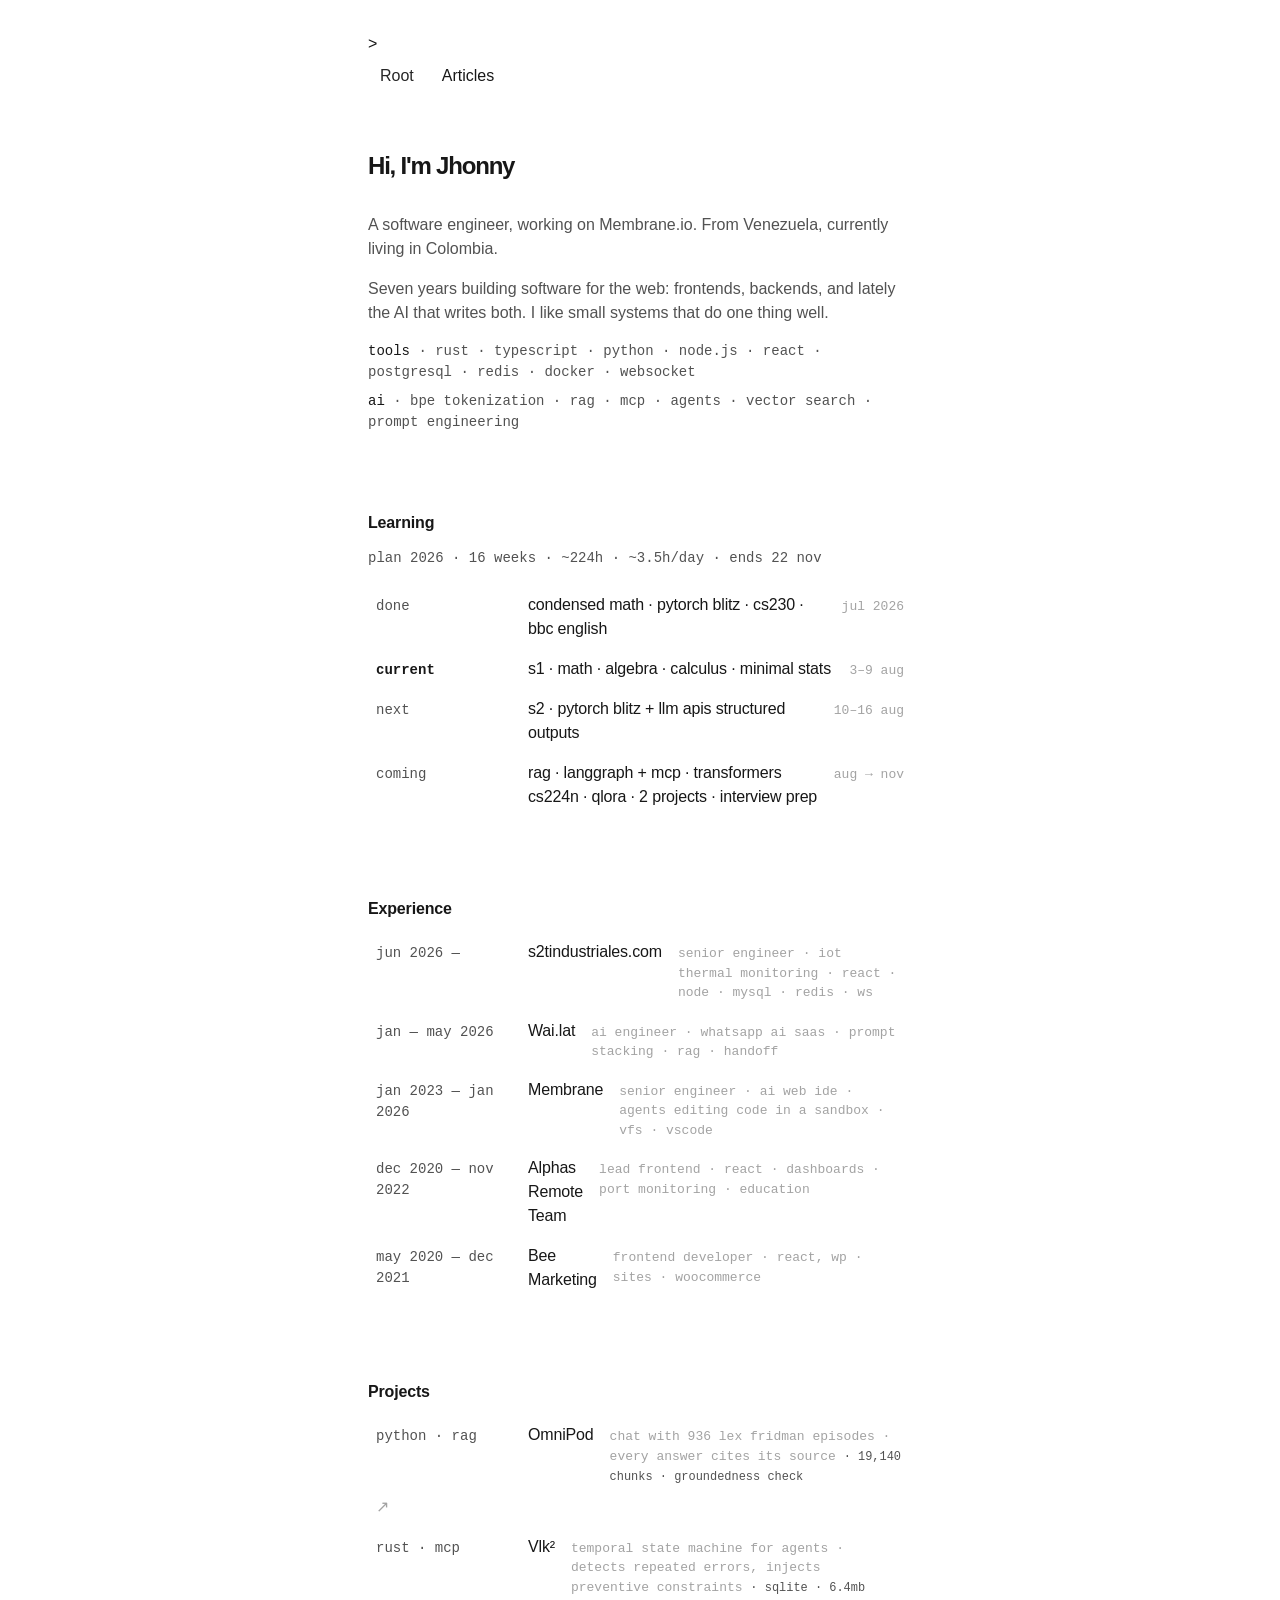
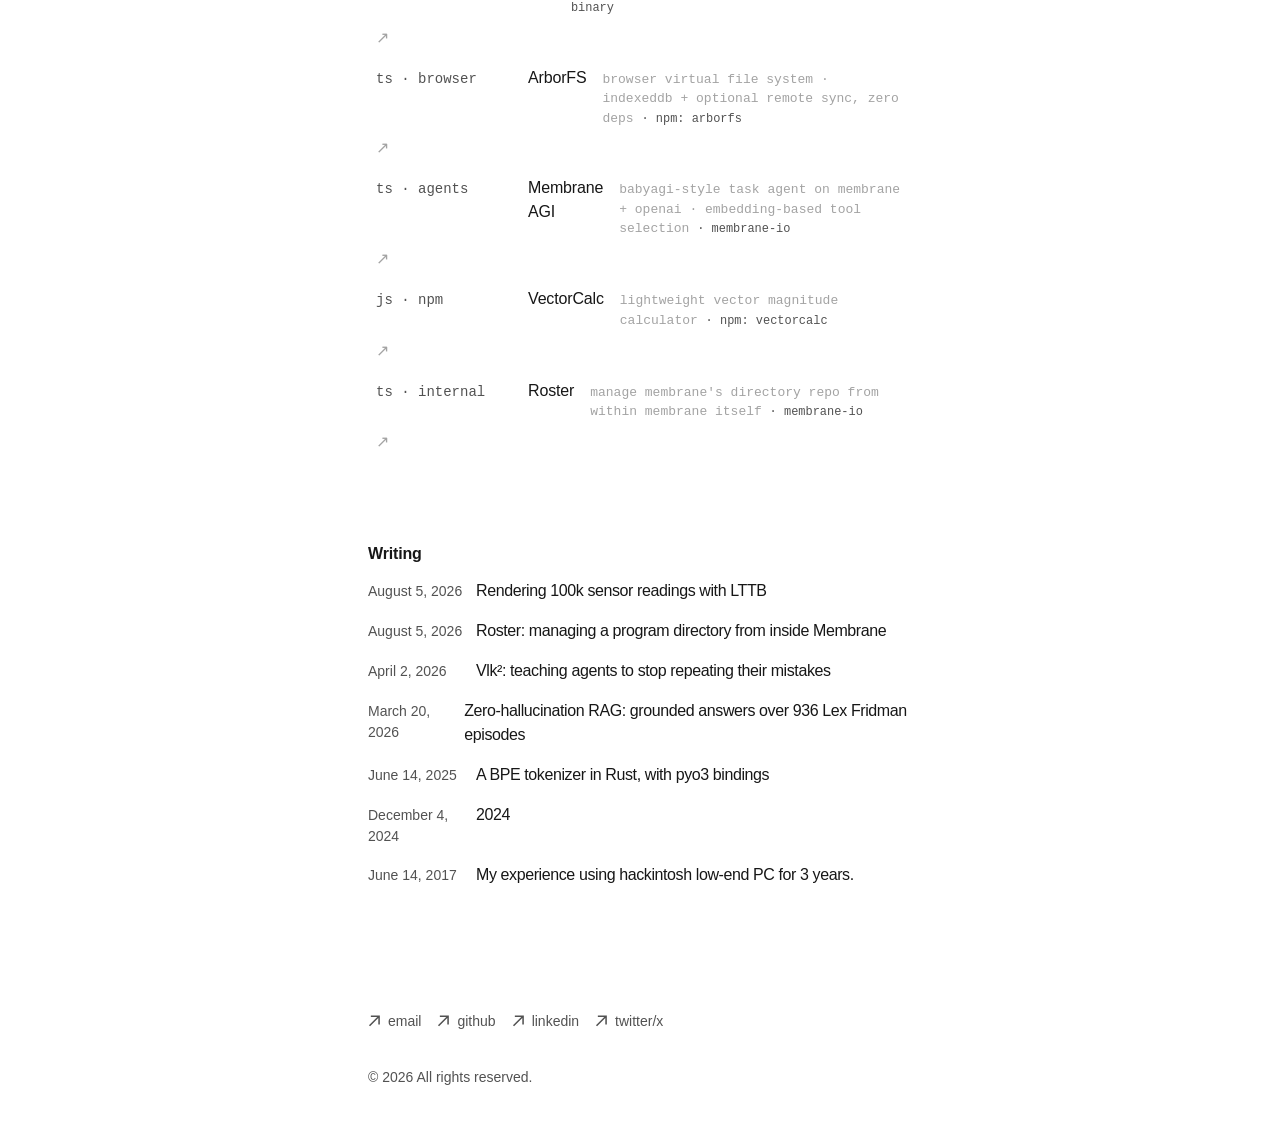
==== commit c3ff5c50: "prod: template-exact style + static OG images" ====
--- a/index.html
+++ b/index.html
@@ -4,7 +4,19 @@
     <meta charset="utf-8">
     <meta name="viewport" content="width=device-width, initial-scale=1">
     <title>jhonny arana — software engineer</title>
-    <meta name="description" content="Jhonny Arana — software engineer working on AI infrastructure and developer tools. Rust, TypeScript, Python, LLMs.">
+    <meta name="description" content="Jhonny Arana — software engineer working on AI infrastructure and developer tools. Rust, TypeScript, Python, LLMs."
+    <meta property="og:title" content="Jhonny Arana | Software Engineer"/>
+    <meta property="og:description" content="Jhonny Arana — software engineer working on AI infrastructure and developer tools. Rust, TypeScript, Python, LLMs."/>
+    <meta property="og:type" content="website"/>
+    <meta property="og:url" content="https://aranajhonny.github.io"/>
+    <meta property="og:image" content="https://aranajhonny.github.io/og/og.png"/>
+    <meta property="og:site_name" content="Jhonny Arana"/>
+    <meta property="og:locale" content="en_US"/>
+    <meta name="twitter:card" content="summary_large_image"/>
+    <meta name="twitter:title" content="Jhonny Arana | Software Engineer"/>
+    <meta name="twitter:description" content="Jhonny Arana — software engineer working on AI infrastructure and developer tools. Rust, TypeScript, Python, LLMs."/>
+    <meta name="twitter:image" content="https://aranajhonny.github.io/og/og.png"/>
+>
     <link rel="icon" href="data:image/svg+xml,%3Csvg xmlns='http://www.w3.org/2000/svg' viewBox='0 0 32 32'%3E%3Crect width='32' height='32' rx='6' fill='%230b0a08'/%3E%3Crect x='8' y='8' width='16' height='16' fill='%23ffb224'/%3E%3C/svg%3E">
     <link rel="stylesheet" href="css/style.css">
   </head>
@@ -164,13 +176,33 @@
 
     <footer class="site-foot">
       <div class="wrap">
-        <div class="foot-links">
-          <a href="mailto:jhonnyjosearana@gmail.com">email</a>
-          <a href="https://github.com/aranajhonny" target="_blank" rel="noopener">github ↗</a>
-          <a href="https://www.linkedin.com/in/aranajhonny" target="_blank" rel="noopener">linkedin ↗</a>
-          <a href="https://twitter.com/aranajhonny" target="_blank" rel="noopener">twitter/x ↗</a>
-        </div>
-        <p class="small-print">© <span id="year"></span> jhonny arana · all rights reserved</p>
+        <ul class="foot-links">
+          <li>
+            <a rel="noopener noreferrer" href="mailto:jhonnyjosearana@gmail.com">
+              <svg width="12" height="12" viewBox="0 0 12 12" fill="none" xmlns="http://www.w3.org/2000/svg"><path d="M2.07102 11.3494L0.963068 10.2415L9.2017 1.98864H2.83807L2.85227 0.454545H11.8438V9.46023H10.2955L10.3097 3.09659L2.07102 11.3494Z" fill="currentColor"></path></svg>
+              <p>email</p>
+            </a>
+          </li>
+          <li>
+            <a rel="noopener noreferrer" target="_blank" href="https://github.com/aranajhonny">
+              <svg width="12" height="12" viewBox="0 0 12 12" fill="none" xmlns="http://www.w3.org/2000/svg"><path d="M2.07102 11.3494L0.963068 10.2415L9.2017 1.98864H2.83807L2.85227 0.454545H11.8438V9.46023H10.2955L10.3097 3.09659L2.07102 11.3494Z" fill="currentColor"></path></svg>
+              <p>github</p>
+            </a>
+          </li>
+          <li>
+            <a rel="noopener noreferrer" target="_blank" href="https://www.linkedin.com/in/aranajhonny">
+              <svg width="12" height="12" viewBox="0 0 12 12" fill="none" xmlns="http://www.w3.org/2000/svg"><path d="M2.07102 11.3494L0.963068 10.2415L9.2017 1.98864H2.83807L2.85227 0.454545H11.8438V9.46023H10.2955L10.3097 3.09659L2.07102 11.3494Z" fill="currentColor"></path></svg>
+              <p>linkedin</p>
+            </a>
+          </li>
+          <li>
+            <a rel="noopener noreferrer" target="_blank" href="https://twitter.com/aranajhonny">
+              <svg width="12" height="12" viewBox="0 0 12 12" fill="none" xmlns="http://www.w3.org/2000/svg"><path d="M2.07102 11.3494L0.963068 10.2415L9.2017 1.98864H2.83807L2.85227 0.454545H11.8438V9.46023H10.2955L10.3097 3.09659L2.07102 11.3494Z" fill="currentColor"></path></svg>
+              <p>twitter/x</p>
+            </a>
+          </li>
+        </ul>
+        <p class="small-print">© <span id="year"></span> All rights reserved.</p>
       </div>
     </footer>
 
--- a/css/style.css
+++ b/css/style.css
@@ -187,8 +187,8 @@
 .hero-title {
   font-size: 1.5rem;           /* text-2xl */
   font-weight: 600;
-  letter-spacing: -0.03em;     /* tracking-tighter */
-  margin-bottom: 1rem;         /* mb-8 */
+  letter-spacing: -0.05em;     /* tracking-tighter */
+  margin-bottom: 2rem;         /* mb-8 */
 }
 
 .hero-role,
@@ -258,10 +258,40 @@
   transform: translateX(2px);
 }
 
-/* writing rows: date + title, like the blog index */
+/* writing rows: date + title, exactly like the blog index (posts.tsx) */
 .row.write {
-  grid-template-columns: 6.5rem 1fr;
-  margin-bottom: 0.75rem;
+  display: flex;
+  flex-direction: column;
+  gap: 0.25rem;                /* space-y-1 */
+  margin-bottom: 1rem;         /* mb-4 */
+  padding: 0;
+  border-radius: 0;
+}
+
+.row.write:hover {
+  background: none;
+}
+
+.row.write .when {
+  font-size: 0.875rem;
+  color: var(--muted);         /* text-neutral-600 dark:text-neutral-400 */
+  font-variant-numeric: tabular-nums;
+  width: 100px;                /* w-[100px] */
+}
+
+.row.write .what {
+  font-size: 1rem;
+  font-weight: 500;
+  letter-spacing: -0.025em;    /* tracking-tight */
+  color: var(--text);          /* text-neutral-900 dark:text-neutral-100 */
+}
+
+@media (min-width: 768px) {
+  .row.write {
+    flex-direction: row;       /* md:flex-row */
+    align-items: baseline;
+    gap: 0.5rem;               /* md:space-x-2 */
+  }
 }
 
 /* info rows (experience / learning) */
@@ -350,8 +380,12 @@
 .post-head h1 {
   font-size: 1.5rem;
   font-weight: 600;
-  letter-spacing: -0.03em;
-  margin-bottom: 1rem;
+  letter-spacing: -0.05em;     /* tracking-tighter */
+  margin-bottom: 0.5rem;       /* mt-2 under title */
+}
+
+.title {
+  text-wrap: balance;
 }
 
 .post-head .lead {
@@ -582,33 +616,58 @@
   flex: 1;
 }
 
-/* ---------- footer ---------- */
+/* ---------- footer (footer.tsx) ---------- */
 
 .site-foot {
-  margin-top: 4rem;
+  margin-top: 4rem;            /* mb-16 on footer */
   margin-bottom: 3rem;
 }
 
 .foot-links {
+  list-style: none;
   display: flex;
-  flex-wrap: wrap;
-  gap: 1.25rem;
-  font-size: 0.875rem;
-  color: var(--muted);
+  flex-direction: column;
+  gap: 0.5rem;                 /* space-y-2, md:space-y-0 */
+  margin-top: 2rem;            /* mt-8 */
+  font-size: 0.875rem;         /* font-sm */
+  color: var(--muted);         /* text-neutral-600 dark:text-neutral-300 */
+}
+
+@media (min-width: 768px) {
+  .foot-links {
+    flex-direction: row;
+    gap: 1rem;                 /* md:space-x-4 */
+  }
+}
+
+.foot-links li {
+  display: flex;
 }
 
 .foot-links a {
+  display: flex;
+  align-items: center;
   transition: color 0.15s ease;
 }
 
 .foot-links a:hover {
-  color: var(--text-2);
+  color: var(--text-2);        /* hover:text-neutral-800 dark:hover:text-neutral-100 */
+}
+
+.foot-links svg {
+  flex-shrink: 0;
+}
+
+.foot-links a p {
+  margin-left: 0.5rem;         /* ml-2 */
+  height: 1.75rem;             /* h-7 */
+  line-height: 1.75rem;
 }
 
 .small-print {
-  margin-top: 2rem;
-  font-size: 0.875rem;
-  color: var(--muted);
+  margin-top: 2rem;            /* mt-8 */
+  font-size: 0.875rem;
+  color: var(--muted);         /* text-neutral-600 dark:text-neutral-300 */
 }
 
 /* ---------- reveal ---------- */
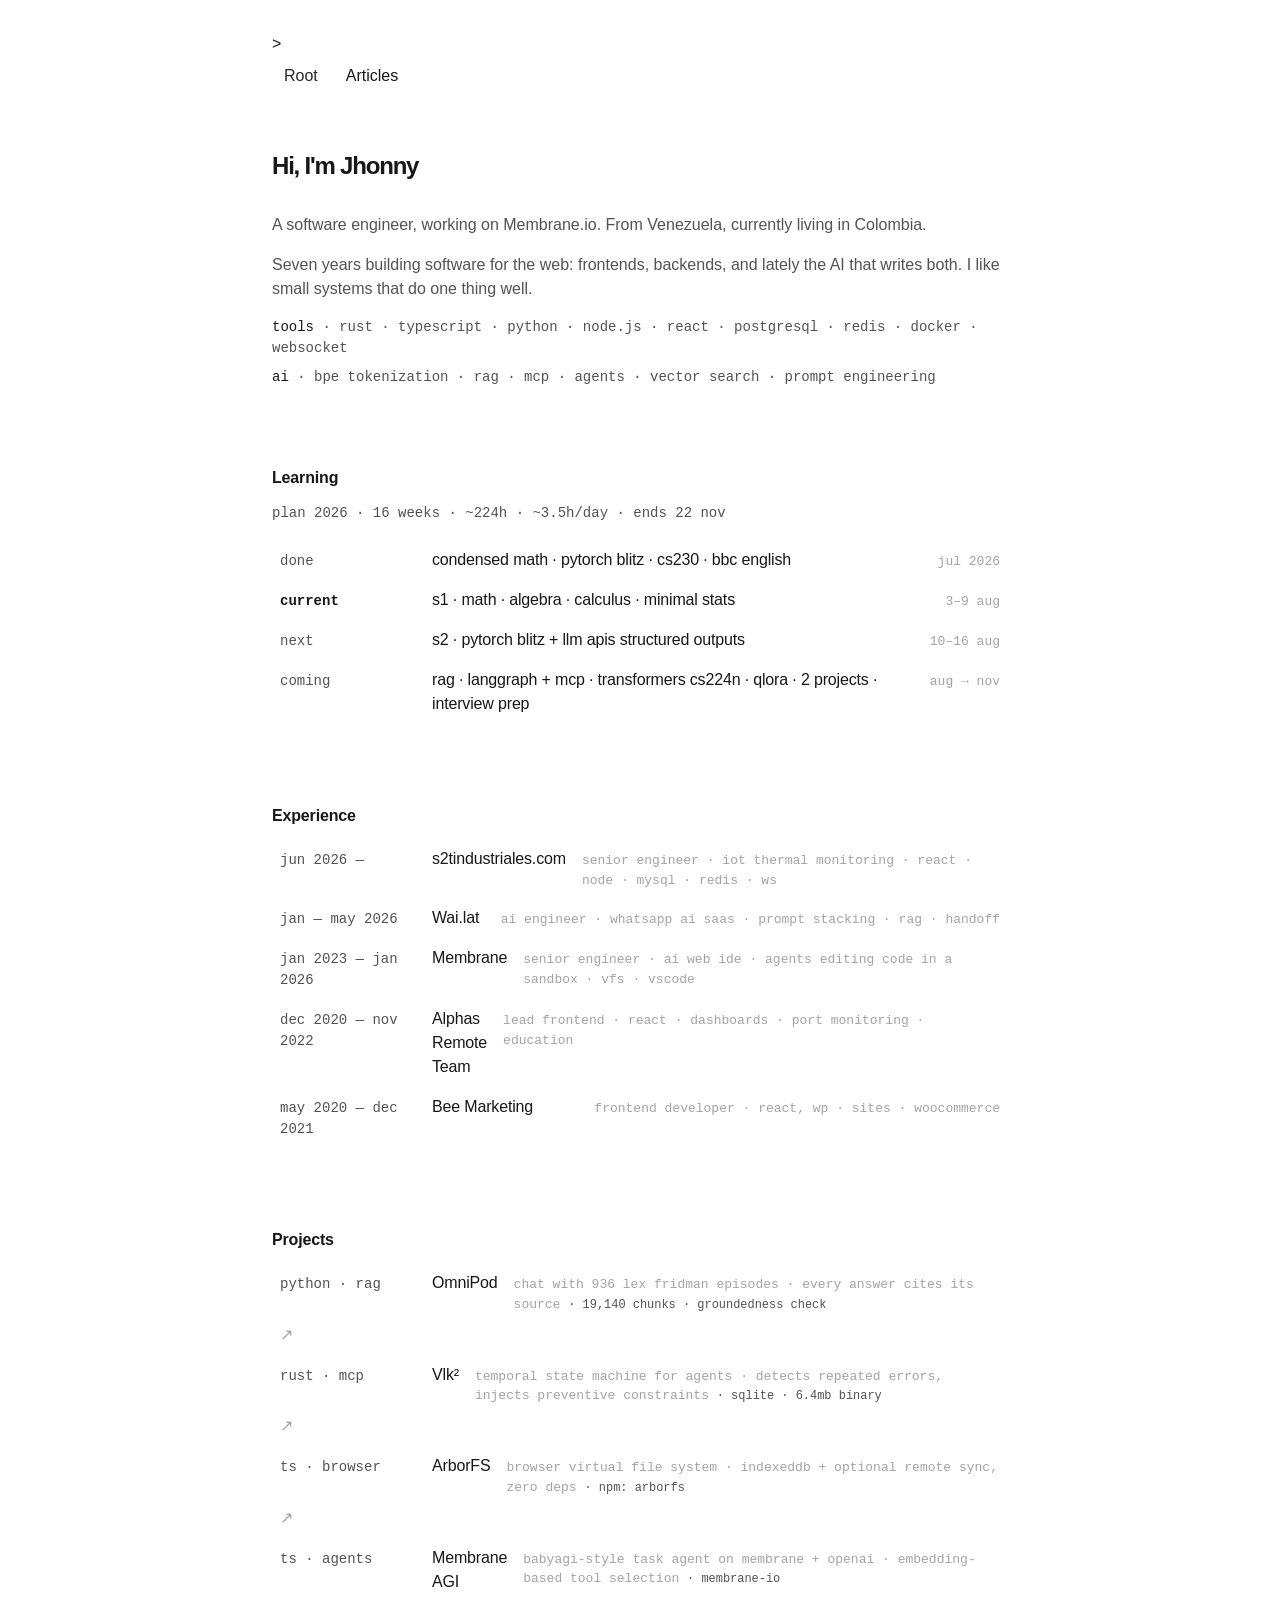
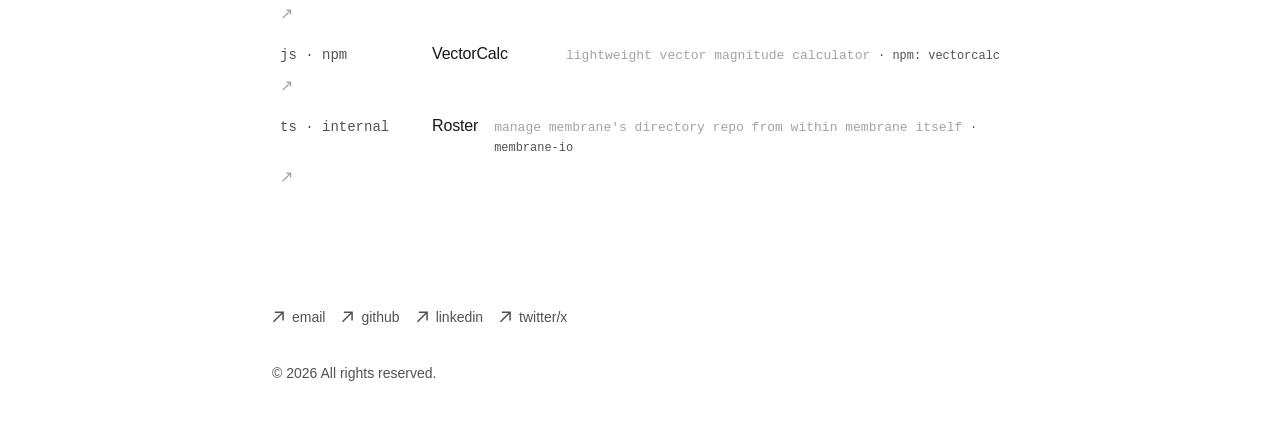
==== commit 39cacebd: "prod: light theme, 48rem measure, posts only in articles" ====
--- a/index.html
+++ b/index.html
@@ -139,39 +139,6 @@
         </div>
       </section>
 
-      <section class="wrap sec" id="writing">
-        <h2 class="eyebrow reveal" style="margin-bottom:16px">Writing</h2>
-        <div class="rows reveal">
-          <a class="row write" href="writing/sensor-chart-lttb.html">
-            <span class="when">August 5, 2026</span>
-            <span class="what">Rendering 100k sensor readings with LTTB</span>
-          </a>
-          <a class="row write" href="writing/roster.html">
-            <span class="when">August 5, 2026</span>
-            <span class="what">Roster: managing a program directory from inside Membrane</span>
-          </a>
-          <a class="row write" href="writing/vlk-temporal-memory.html">
-            <span class="when">April 2, 2026</span>
-            <span class="what">Vlk²: teaching agents to stop repeating their mistakes</span>
-          </a>
-          <a class="row write" href="writing/zero-hallucination-rag.html">
-            <span class="when">March 20, 2026</span>
-            <span class="what">Zero-hallucination RAG: grounded answers over 936 Lex Fridman episodes</span>
-          </a>
-          <a class="row write" href="writing/bpe-tokenizer-rust.html">
-            <span class="when">June 14, 2025</span>
-            <span class="what">A BPE tokenizer in Rust, with pyo3 bindings</span>
-          </a>
-          <a class="row write" href="writing/2024.html">
-            <span class="when">December 4, 2024</span>
-            <span class="what">2024</span>
-          </a>
-          <a class="row write" href="writing/hackintosh.html">
-            <span class="when">June 14, 2017</span>
-            <span class="what">My experience using hackintosh low-end PC for 3 years.</span>
-          </a>
-        </div>
-      </section>
     </main>
 
     <footer class="site-foot">
--- a/css/style.css
+++ b/css/style.css
@@ -5,11 +5,12 @@
    ============================================================ */
 
 :root {
-  --bg: #ffffff;
-  --text: #171717;             /* neutral-900 */
-  --text-2: #262626;           /* neutral-800 */
-  --muted: #525252;            /* neutral-600 */
-  --faint: #a3a3a3;            /* neutral-400 */
+  --bg: #ffffff;               /* white, per design */
+  --surface: #f5f5f5;          /* row hover */
+  --text: #171717;             /* near-black text, not pure */
+  --text-2: #262626;           /* hover states */
+  --muted: #525252;            /* secondary */
+  --faint: #a3a3a3;            /* tertiary */
   --line: rgba(0, 0, 0, 0.1);
   --code-bg: #fafafa;          /* neutral-50 */
   --code-border: #e5e5e5;      /* neutral-200 */
@@ -30,24 +31,8 @@
   --sh-entity: #e25a1c;
 }
 
-@media (prefers-color-scheme: dark) {
-  :root {
-    --bg: #000000;
-    --text: #f5f5f5;           /* neutral-100 */
-    --text-2: #e5e5e5;         /* neutral-200 */
-    --muted: #a3a3a3;          /* neutral-400 */
-    --faint: #737373;          /* neutral-500 */
-    --line: rgba(255, 255, 255, 0.12);
-    --code-bg: #171717;        /* neutral-900 */
-    --code-border: #171717;
-    --sh-class: #4c97f8;
-    --sh-identifier: #ffffff;
-    --sh-keyword: #f47067;
-    --sh-string: #0fa295;
-  }
-  html {
-    color-scheme: dark;
-  }
+html {
+  color-scheme: light;
 }
 
 /* ---------- reset ---------- */
@@ -73,7 +58,7 @@
   line-height: 1.5;
   -webkit-font-smoothing: antialiased;
   text-rendering: optimizeLegibility;
-  max-width: 36rem;            /* max-w-xl */
+  max-width: 48rem;            /* chosen measure: roomier than 36rem, keeps prose readable */
   margin: 2rem auto 0;
   padding: 0 1rem;
 }
@@ -217,7 +202,7 @@
 }
 
 .row:hover {
-  background: var(--code-bg);
+  background: var(--surface);
 }
 
 .row .when {
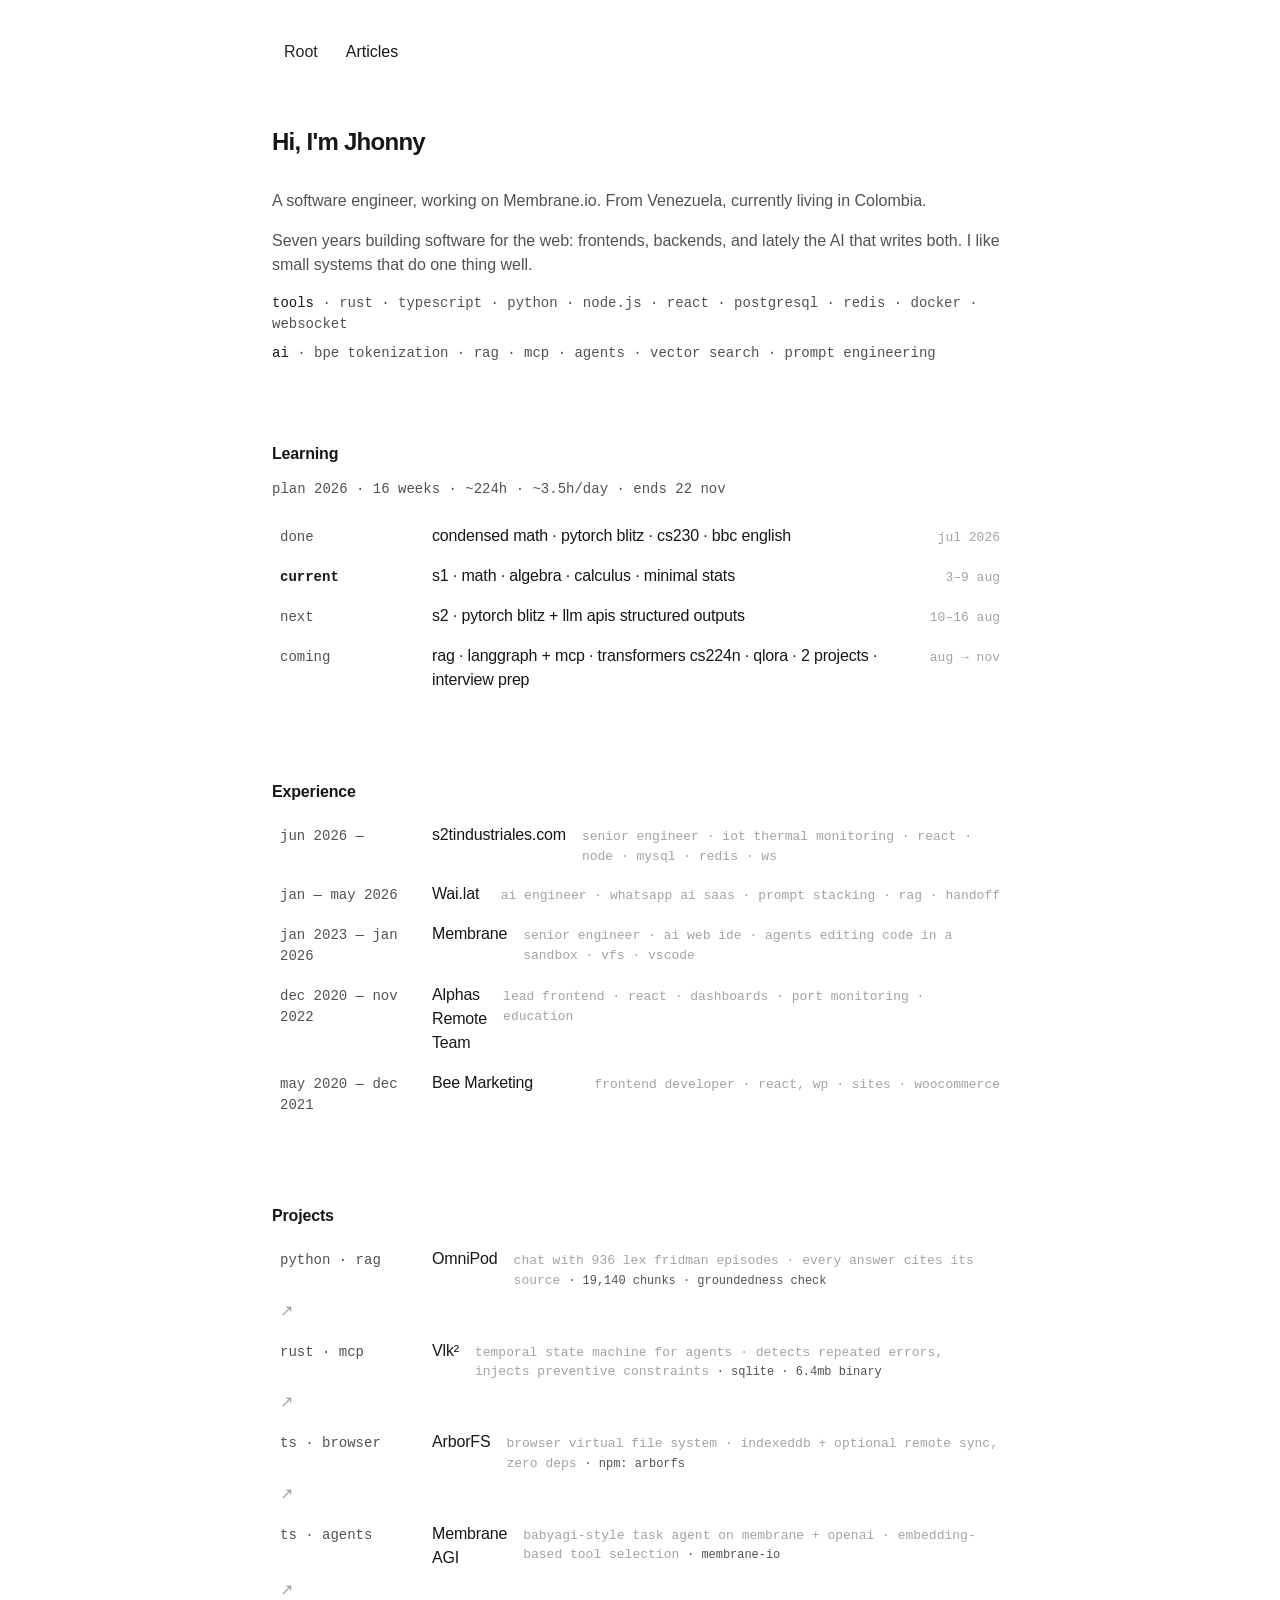
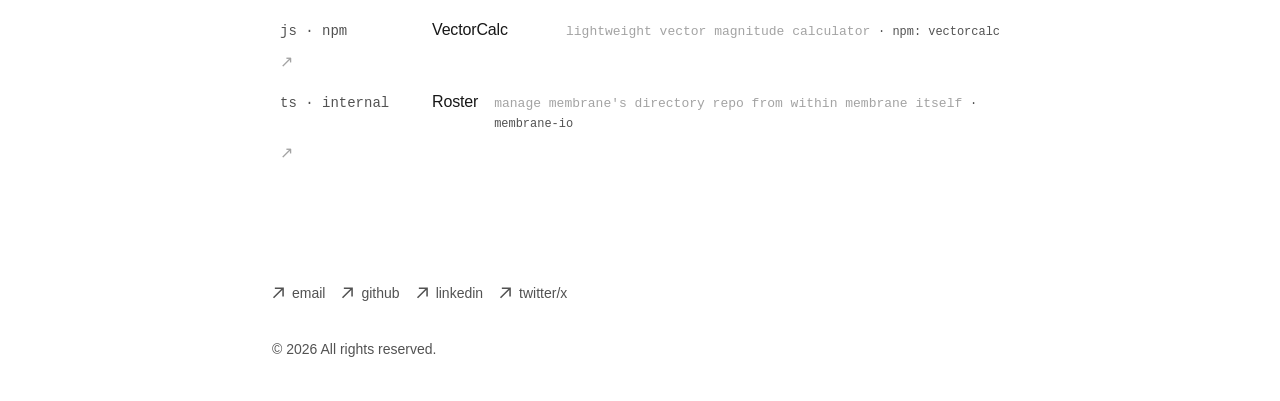
==== commit c748278a: "prod: fix stray > from og meta insert, soften letter-spacing" ====
--- a/index.html
+++ b/index.html
@@ -16,7 +16,6 @@
     <meta name="twitter:title" content="Jhonny Arana | Software Engineer"/>
     <meta name="twitter:description" content="Jhonny Arana — software engineer working on AI infrastructure and developer tools. Rust, TypeScript, Python, LLMs."/>
     <meta name="twitter:image" content="https://aranajhonny.github.io/og/og.png"/>
->
     <link rel="icon" href="data:image/svg+xml,%3Csvg xmlns='http://www.w3.org/2000/svg' viewBox='0 0 32 32'%3E%3Crect width='32' height='32' rx='6' fill='%230b0a08'/%3E%3Crect x='8' y='8' width='16' height='16' fill='%23ffb224'/%3E%3C/svg%3E">
     <link rel="stylesheet" href="css/style.css">
   </head>
--- a/css/style.css
+++ b/css/style.css
@@ -172,7 +172,7 @@
 .hero-title {
   font-size: 1.5rem;           /* text-2xl */
   font-weight: 600;
-  letter-spacing: -0.05em;     /* tracking-tighter */
+  letter-spacing: -0.03em;     /* tightened but natural */
   margin-bottom: 2rem;         /* mb-8 */
 }
 
@@ -267,7 +267,7 @@
 .row.write .what {
   font-size: 1rem;
   font-weight: 500;
-  letter-spacing: -0.025em;    /* tracking-tight */
+  letter-spacing: -0.015em;    /* slight tightness */
   color: var(--text);          /* text-neutral-900 dark:text-neutral-100 */
 }
 
@@ -365,7 +365,7 @@
 .post-head h1 {
   font-size: 1.5rem;
   font-weight: 600;
-  letter-spacing: -0.05em;     /* tracking-tighter */
+  letter-spacing: -0.03em;     /* tightened but natural */
   margin-bottom: 0.5rem;       /* mt-2 under title */
 }
 
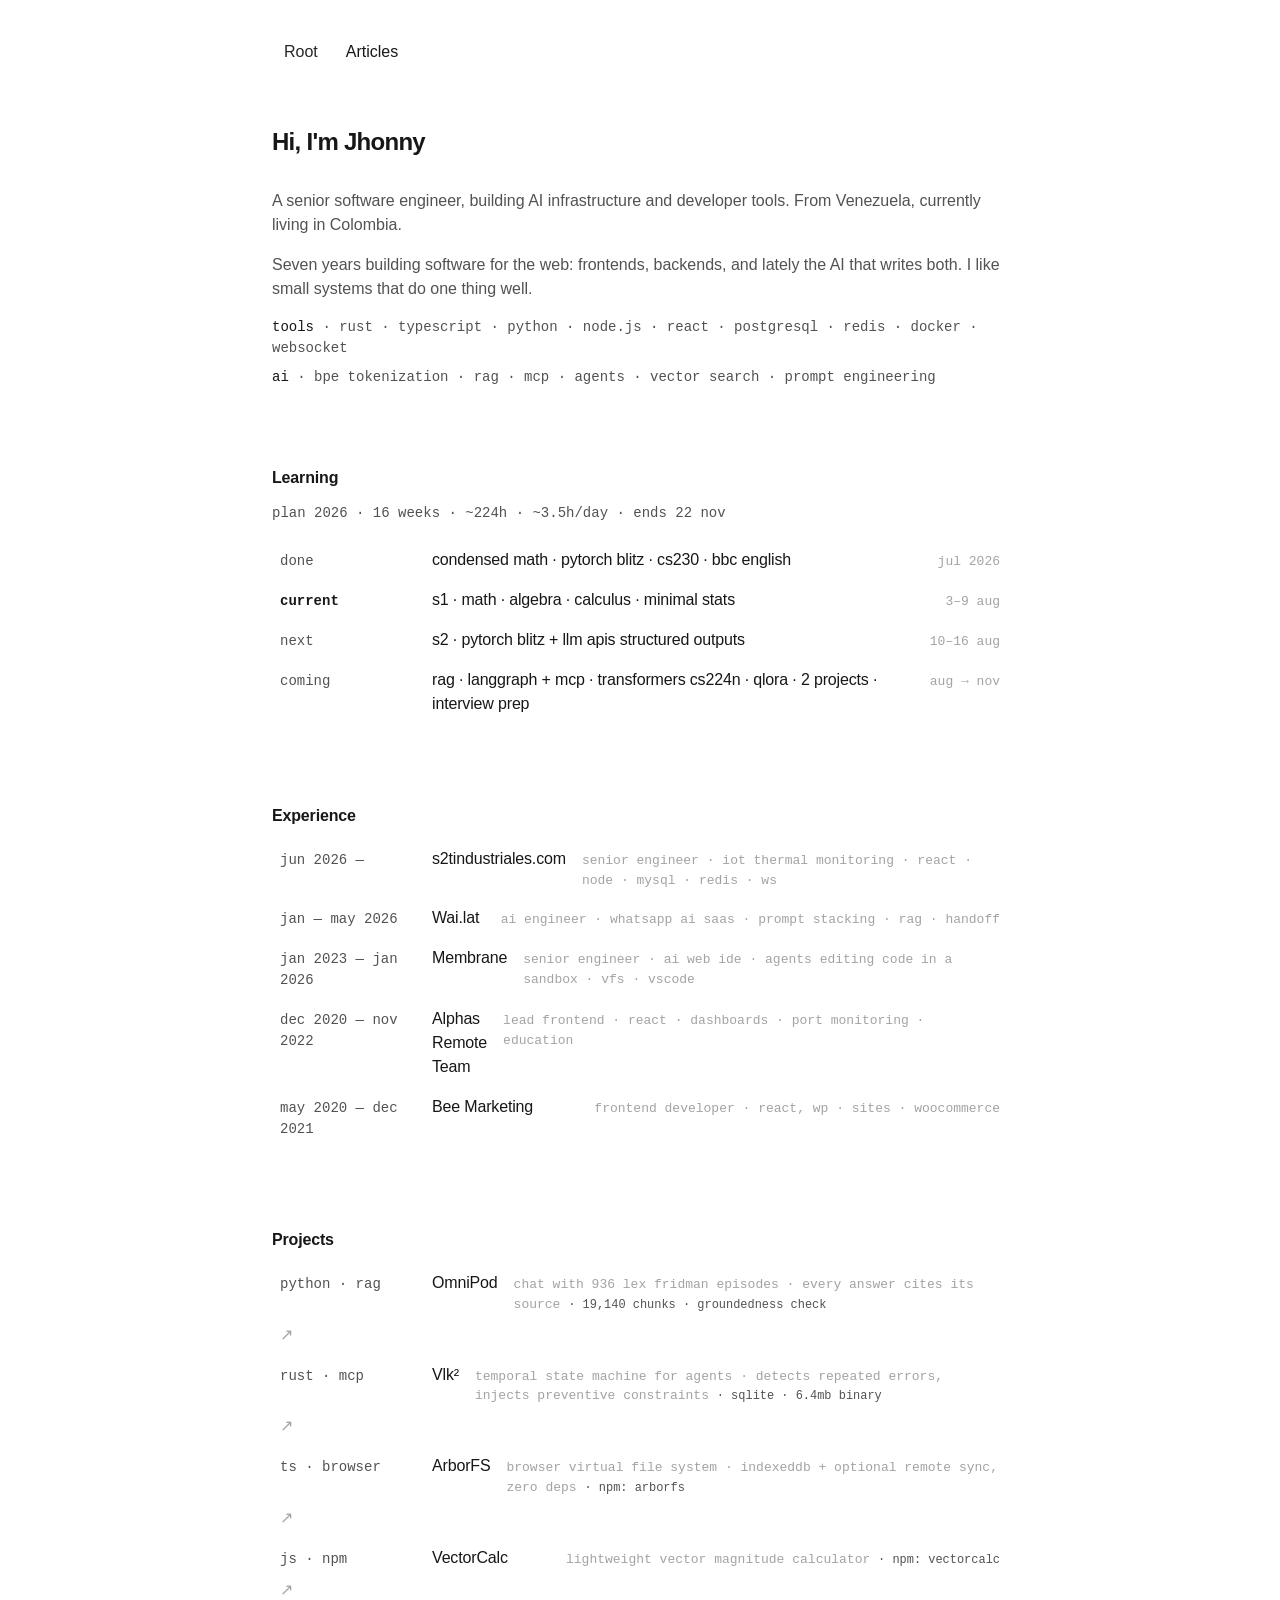
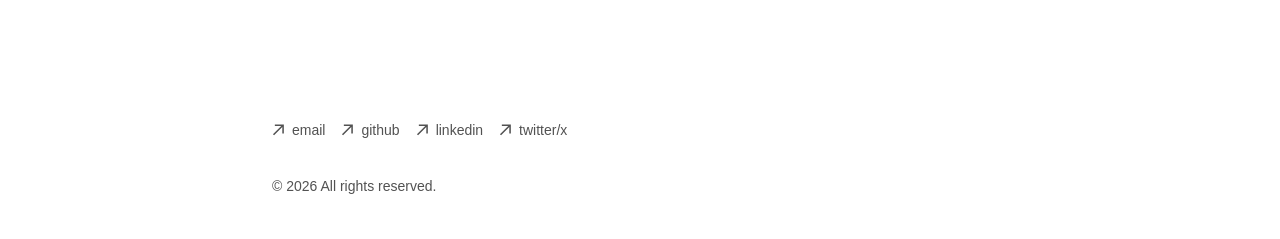
==== commit 080d1f86: "prod: drop membrane from hero and landing projects" ====
--- a/index.html
+++ b/index.html
@@ -32,7 +32,7 @@
     <main>
       <section class="hero wrap">
         <h1 class="hero-title reveal">Hi, I'm Jhonny</h1>
-        <p class="hero-role reveal" style="--d:.05s">A software engineer, working on Membrane.io. From Venezuela, currently living in Colombia.</p>
+        <p class="hero-role reveal" style="--d:.05s">A senior software engineer, building AI infrastructure and developer tools. From Venezuela, currently living in Colombia.</p>
         <p class="hero-sub reveal" style="--d:.1s">Seven years building software for the web: frontends, backends, and lately the AI that writes both. I like small systems that do one thing well.</p>
         <p class="skill-lines mono reveal" style="--d:.15s"><span class="accent">tools</span> · rust · typescript · python · node.js · react · postgresql · redis · docker · websocket</p>
         <p class="skill-lines mono reveal" style="--d:.2s"><span class="accent">ai</span> · bpe tokenization · rag · mcp · agents · vector search · prompt engineering</p>
@@ -117,22 +117,10 @@
             <span class="extra mono">browser virtual file system · indexeddb + optional remote sync, zero deps <span class="tags">· npm: arborfs</span></span>
             <span class="arrow">↗</span>
           </a>
-          <a class="row" href="https://github.com/membrane-io/membrane-agi" target="_blank" rel="noopener">
-            <span class="when mono">ts · agents</span>
-            <span class="what">Membrane AGI</span>
-            <span class="extra mono">babyagi-style task agent on membrane + openai · embedding-based tool selection <span class="tags">· membrane-io</span></span>
-            <span class="arrow">↗</span>
-          </a>
           <a class="row" href="https://github.com/aranajhonny/VectorCalc" target="_blank" rel="noopener">
             <span class="when mono">js · npm</span>
             <span class="what">VectorCalc</span>
             <span class="extra mono">lightweight vector magnitude calculator <span class="tags">· npm: vectorcalc</span></span>
-            <span class="arrow">↗</span>
-          </a>
-          <a class="row" href="https://github.com/membrane-io/roster" target="_blank" rel="noopener">
-            <span class="when mono">ts · internal</span>
-            <span class="what">Roster</span>
-            <span class="extra mono">manage membrane's directory repo from within membrane itself <span class="tags">· membrane-io</span></span>
             <span class="arrow">↗</span>
           </a>
         </div>
